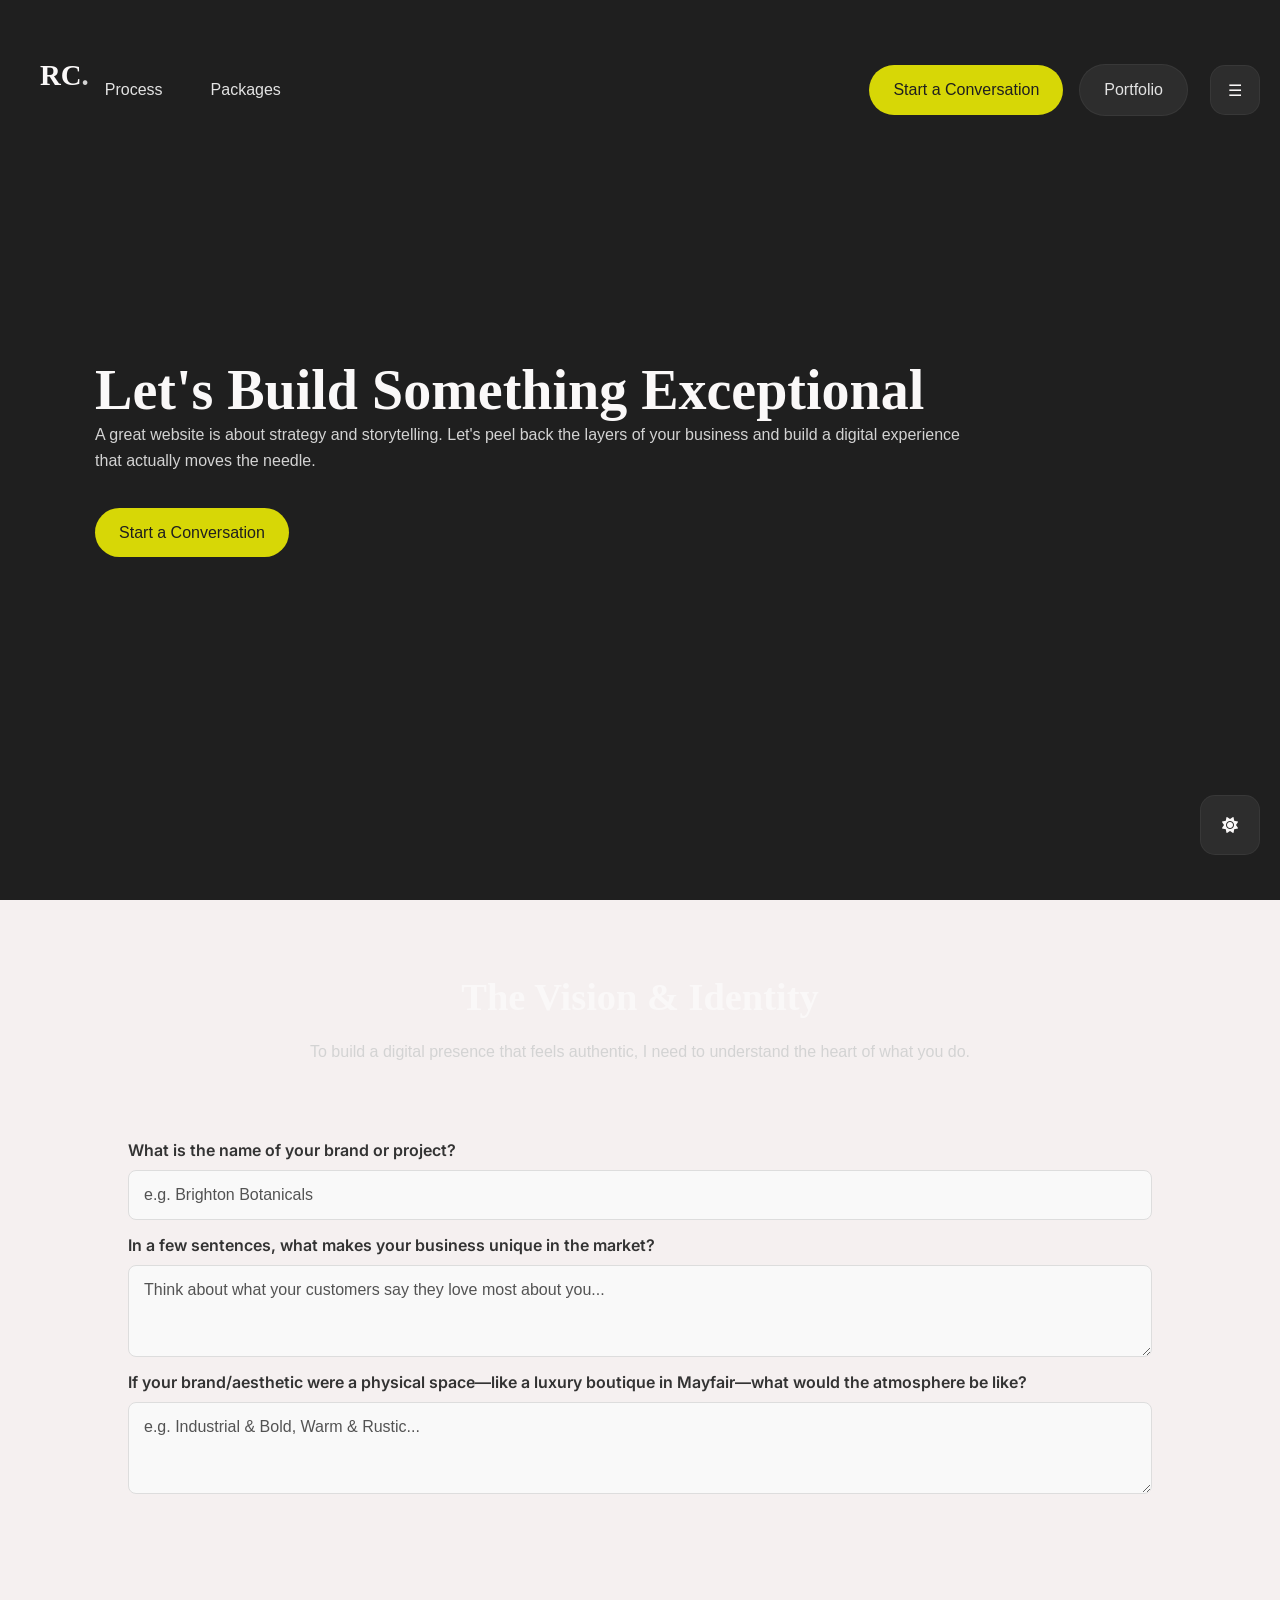
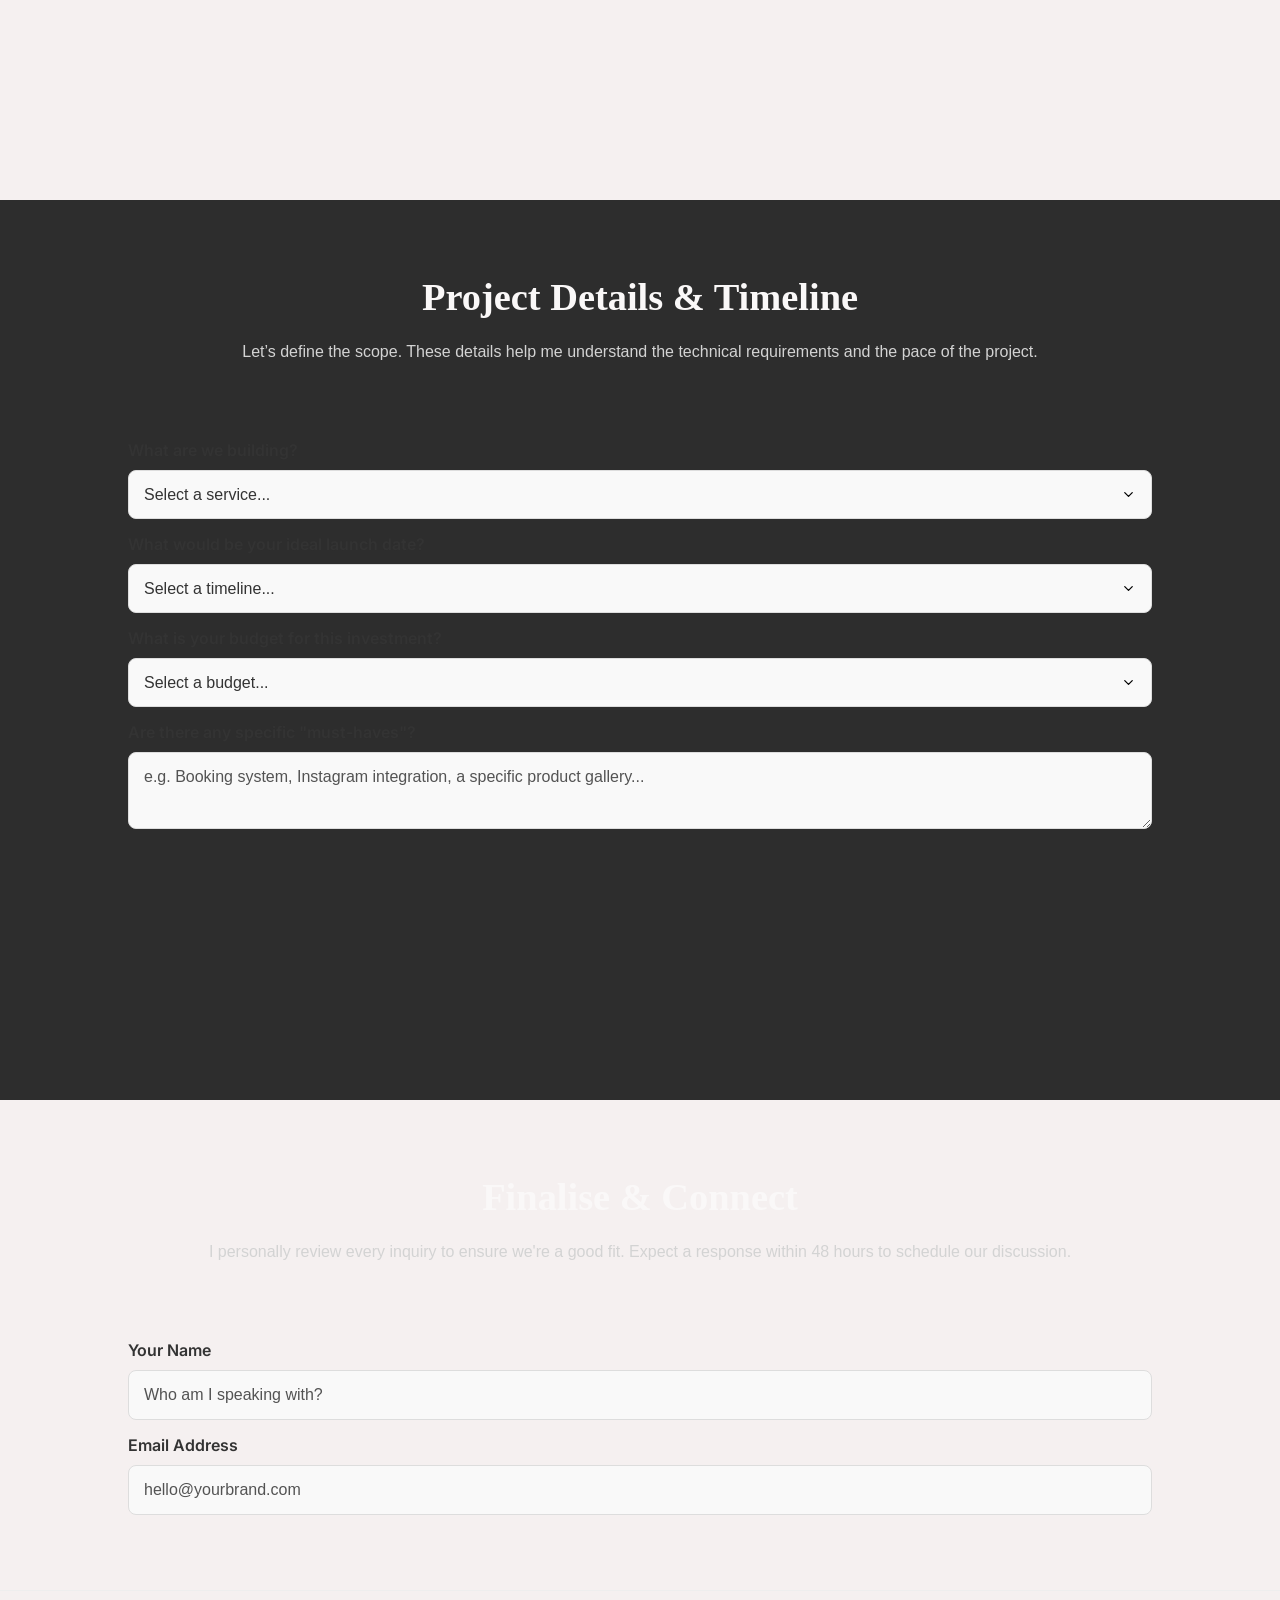
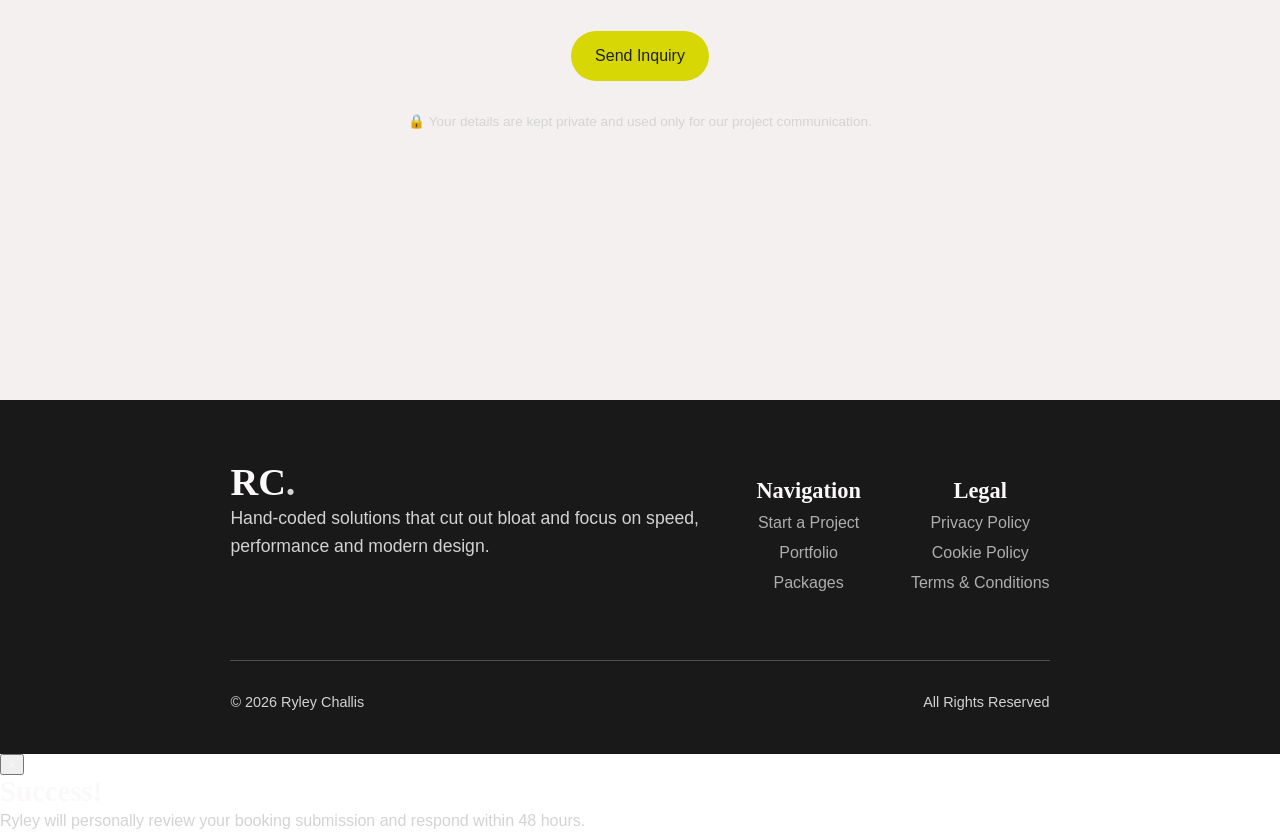
==== booking.html @ b751220e "Add aria-labels to toggle and sidebar buttons" ====
<!DOCTYPE html>
<html lang="en">
<head>
    <meta charset="UTF-8">
    <meta name="viewport" content="width=device-width, initial-scale=1.0">
    <title>Start Your Project | Hand-Coded Web Design - Devotion Web Development</title>
    
    <meta name="description" content="Ready to elevate your online presence? Book a discovery call to discuss bespoke, high-performance web development tailored to your business goals.">
    <link rel="preconnect" href="https://fonts.googleapis.com">
    <link rel="preconnect" href="https://fonts.gstatic.com" crossorigin>
    <link href="https://fonts.googleapis.com/css2?family=Fraunces:ital,opsz,wght@0,9..144,100..900;1,9..144,100..900&family=Inter:ital,opsz,wght@0,14..32,100..900;1,14..32,100..900&display=swap" rel="stylesheet">
    <link rel="stylesheet" href="https://cdnjs.cloudflare.com/ajax/libs/font-awesome/6.5.1/css/all.min.css">

    <meta property="og:type" content="website">
    <meta property="og:url" content="https://ryleychallis.github.io/portfolio/">
    <meta property="og:title" content="Start Your Project | Hand-Coded Web Design - Devotion Web Development">
    <meta property="og:description" content="Ready to elevate your online presence? Book a discovery call to discuss bespoke, high-performance web development tailored to your business goals.">
    <meta property="og:image" content="https://ryleychallis.github.io/portfolio/css/assets/opengraph.webp">

    <meta property="twitter:card" content="summary_large_image">
    <meta property="twitter:url" content="https://ryleychallis.github.io/portfolio/">
    <meta property="twitter:title" content="Start Your Project | Hand-Coded Web Design - Devotion Web Development">
    <meta property="twitter:description" content="Ready to elevate your online presence? Book a discovery call to discuss bespoke, high-performance web development tailored to your business goals.">
    <meta property="twitter:image" content="https://ryleychallis.github.io/css/Portfolio/assets/opengraph.webp">

    <link rel="icon" type="image/x-icon" href="css/assets/favicon.svg">
    <link 
        rel="preload" 
        href="https://cdnjs.cloudflare.com/ajax/libs/font-awesome/6.5.1/webfonts/fa-solid-900.woff2" 
        as="font" 
        type="font/woff2" 
        crossorigin
    >

    <link 
    rel="stylesheet" 
    href="https://cdnjs.cloudflare.com/ajax/libs/font-awesome/6.5.1/css/all.min.css"
    >

    <script type="text/javascript">
        (function(c,l,a,r,i,t,y){
            c[a]=c[a]||function(){(c[a].q=c[a].q||[]).push(arguments)};
            t=l.createElement(r);t.async=1;t.src="https://www.clarity.ms/tag/"+i;
            y=l.getElementsByTagName(r)[0];y.parentNode.insertBefore(t,y);
        })(window, document, "clarity", "script", "y6cai0gj5p");
    </script>

    <script type="application/ld+json">
        {
            "@context": "https://schema.org",
            "@type": "ProfessionalService",
            "name": "Ryley Challis",
            "image": "https://ryleychallis.github.io/portfolio/css/assets/about-image.webp",
            "@id": "https://ryleychallis.co.uk/#organization",
            "url": "https://ryleychallis.co.uk",
            "priceRange": "$$",
            "description": "Custom web developer specialising in bespoke, high-performance web development services.",
            "knowsAbout": [
                "Web Development",
                "Custom Web Design",
                "JavaScript",
                "Frontend Development"
            ],
            "areaServed": {
                "@type": "AdministrativeArea",
                "name": "Brighton"
            },
            "sameAs": [
                "https://github.com/ryleychallis"
            ]
        }
    </script>

    <style> /* hero section css */
        h1 {
            font-size: var(--fs-h1);
            font-family: var(--ff-header);
            font-weight: bold;
            color: var(--header-main);
            max-width: clamp(0%, 70vw, 80%);
            margin: 0;
        }
        #hero {
            display: flex;
            flex-direction: column;
            justify-content: center;
            align-items: center;
            padding: 0 40px;
        }

        #hero p {
            max-width: 80%;
            text-align: left;
            margin-bottom: 50px;
        }

        .mobile-only {
            display: none;
        }
    </style>
    <style>
        .btn-primary {
            background-color: var(--main-yellow);
            color: var(--header-main);
            padding: 16px 24px !important;

            border: 1.8px solid #8c7d0c;
            border-radius: 50px;
            text-decoration: none;

            font-size: var(--fs-p);
            font-family: var(--ff-body);

            transition: all 0.3s ease;
            cursor: pointer;
            white-space: nowrap !important;
            text-align: center;
            user-select: none;
        }

        nav .btn-primary:hover {
            box-shadow: 0 5px 0 0 #775702;
        }

        .btn-primary:hover {
            filter: brightness(90%);
        }

        .package-actions .btn-primary {
            width: 100%;
        }

        .package-card .btn-primary {
            display: inline-block;
            margin-top: auto;
            transition: all 0.3s ease;
            cursor: pointer;
        }

        .package-card .btn-primary:hover {
            filter: brightness(90%);
        }

        #packages .learn-more-btn {
            width: fit-content;
            margin: 0 auto;
        }

        #about .btn-primary {
            margin: 75px 0;
        }

        .nav-links-second .btn-secondary {
            position: relative;
            overflow: hidden;
            align-items: flex-start;
        
            background-color: var(--main-white);
            color: var(--text-main);
            
            padding: 16px 24px !important;
            border: 1.8px solid var(--text-main);
            border-radius: 50px;
            font-size: var(--fs-p);
            
            text-decoration: none;
            transition: all 0.3s ease;
            margin: 0 !important;
        }

        .nav-links-second .btn-secondary:hover {
            box-shadow: 0 5px 0 0 #555;
            filter: brightness(95%) !important;
        }

        .btn-secondary {
            background: transparent;
            color: var(--text-main);
            font-size: var(--fs-p);
            font-family: var(--ff-body);

            text-decoration: none;
            transition: all 0.3s ease;
            white-space: nowrap;
        }

        .btn-secondary i {
            margin-left: 10px;
        }
    </style>
    <link rel="stylesheet" href="css/portfolio.css">
    <link rel="stylesheet" href="css/nav.css">
    <link rel="stylesheet" href="css/query.css" media="screen and (max-width: 1323px)">
</head>
<body>
    <button class="togglebtn" id="toggle-btn" aria-label="Toggle dark mode" onclick="toggleTheme()">
        <i class="fa-solid fa-moon"></i>
    </button>
    <div id="sidebarOverlay" onclick="toggleNav(false)"></div>
    <header>
        <div id="mySidebar" class="sidebar">
        <button class="closebtn" onclick="toggleNav(false)" aria-label="Close Navigation">&times;</button>
        
        <div class="sidebar-links">
            <h3>Navigation</h3>
                <a href="/">Home</a>
                <a href="#packages">Packages</a>
                <a href="/portfolio">Portfolio</a>
                <a href="#about">About</a>
            </div>    
            <div class="sidebar-footer">
                <div class="footer-logo">
                    <h3>RC<span>.</span></h3>
                </div>
                <a class="btn-primary" href="/booking">Start Project</a>
            </div>
        </div>

        <nav class="navbar">
            <button class="openbtn" onclick="toggleNav(true)" aria-label="Open side navigation bar">&#9776;</button>
            <a class="logo" href="/">
                <h3>RC<span>.</span></h3>
            </a>
            <div class="nav-links">
                <ul class="nav-links-first">
                    <li><a href="/#process">Process</a></li>
                    <li><a href="/#packages">Packages</a></li>
                </ul>
                <ul class="nav-links-second">
                    <li><a href="mailto:ryley.challis@outlook.com?subject=General Inquiry - Let's Work Together" class="btn-primary" target="_blank">Start a Conversation</a></li>
                    <li><a class="btn-secondary desktop-only" href="/portfolio">Portfolio</a></li>
                </ul>
            </div>
        </nav>
    </header>

    <main class="booking-page">
        <section id="hero">
            <div class="hero-content">
                <h1>Let's Build Something Exceptional</h1>
                <p>A great website is about strategy and storytelling. Let's peel back the layers of your business and build a digital experience that actually moves the needle.</p>
                <a href="/booking" class="btn-primary">Start a Conversation</a>
            </div>
        </section>

        <form id="booking-form">
        <section id="vision">
            <h2>The Vision & Identity</h2>
            <div class="container">
                <p class="lead">To build a digital presence that feels authentic, I need to understand the heart of what you do.</p>
                <div class="field-group">
                    <label for="biz-name">What is the name of your brand or project?</label>
                    <input type="text" id="biz-name" name="name" placeholder="e.g. Brighton Botanicals" required>
                </div>

                <div class="field-group">
                    <label for="pitch">In a few sentences, what makes your business unique in the market?</label>
                    <textarea id="pitch" name="vision_pitch" placeholder="Think about what your customers say they love most about you..." rows="4" required></textarea>
                </div>

                <div class="field-group">
                    <label for="vibe">If your brand/aesthetic were a physical space&mdash;like a luxury boutique in Mayfair&mdash;what would the atmosphere be like?</label>
                    <textarea id="vibe" name="vision_vibe" placeholder="e.g. Industrial & Bold, Warm & Rustic..." rows="4" required></textarea>
                </div>
            </div>
        </section>

        <section id="booking">
            <h2>Project Details & Timeline</h2>
            <p class="lead">Let’s define the scope. These details help me understand the technical requirements and the pace of the project.</p>
            <div class="container">
                <div class="field-group">
                <label for="service">What are we building?</label>
                <select id="service" name="service_type" required>
                    <option value="" disabled selected>Select a service...</option>
                    <option value="bespoke-portfolio">Bespoke Portfolio / Showcase</option>
                    <option value="ecommerce">E-Commerce / Digital Shop</option>
                    <option value="brand-refresh">Complete Brand Refresh</option>
                    <option value="other">Something else entirely</option>
                </select>
                </div>
                <div class="field-group">
                <label for="timeline">What would be your ideal launch date?</label>
                <select id="timeline" name="timeline" required>
                    <option value="" disabled selected>Select a timeline...</option>
                    <option value="asap">As soon as possible (Next 4 weeks)</option>
                    <option value="1-3-months">1-3 Months</option>
                    <option value="planning">Just planning ahead</option>
                </select>
                </div>

                <div class="field-group">
                <label for="budget">What is your budget for this investment?</label>
                <select id="budget" name="client_budget" required>
                    <option value="" disabled selected>Select a budget...</option>
                    <option value="1250-2450">£1,250-£2,450</option>
                    <option value="2450-4500">£2,450-£4,500</option>
                    <option value="4500+">£4,500+</option>
                </select>
                </div>

                <div class="field-group">
                    <label for="must-haves">Are there any specific "must-haves"?</label>
                    <textarea id="must-haves" name="technical_needs" placeholder="e.g. Booking system, Instagram integration, a specific product gallery..." rows="3" required></textarea>
                </div>
            </div>
        </section>

        <section id="booking-final">
            <h2>Finalise & Connect</h2>
            <p class="lead">I personally review every inquiry to ensure we're a good fit. Expect a response within 48 hours to schedule our discussion.</p>
            
            <div class="container">
                <div class="field-group">
                    <label for="client-name">Your Name</label>
                    <input type="text" id="client-name" name="client_name" placeholder="Who am I speaking with?" required>
                </div>

                <div class="field-group">
                    <label for="client-email">Email Address</label>
                    <input type="email" id="client-email" name="client_email" placeholder="hello@yourbrand.com" required>
                </div>
            </div>

            <div class="hp-container" style="display:none;">
                <label for="honeypot">Leave this field blank</label>
                <input type="text" name="honeypot" id="honeypot" tabindex="-1" autocomplete="off">
            </div>

            <div class="form-footer">
                <button type="submit" class="btn-primary submit-btn" style="display: flex; margin: 0 auto; justify-content: center;">
                    Send Inquiry
                </button>
                <p class="secure-note">🔒 Your details are kept private and used only for our project communication.</p>
            </div>
        </section>
        </form>
    </main>

    <footer class="footer">
        <div class="container">
            <div class="row-container">
                <div class="intro">
                    <h2>RC<span>.</span></h2>
                    <p>Hand-coded solutions that cut out bloat and focus on speed, performance and modern design.</p>
                </div>
                <div class="footer-links">
                    <div class="footer-col">
                        <h3>Navigation</h3>
                        <ul>
                            <li><a href="/booking">Start a Project</a></li>
                            <li><a href="/portfolio">Portfolio</a></li>
                            <li><a href="#packages">Packages</a></li>
                        </ul>
                    </div>
                    <div class="footer-col">
                        <h3>Legal</h3>
                        <ul>
                            <li><a href="/legal#privacy">Privacy Policy</a></li>
                            <li><a href="/legal#cookies">Cookie Policy</a></li>
                            <li><a href="/legal#terms">Terms & Conditions</a></li>
                        </ul>
                    </div>
                </div>
            </div>
            <div class="footer-bottom">
                <p>&copy; 2026 Ryley Challis</p>
                <p>All Rights Reserved</p>
            </div>
        </div>
    </footer>
    <div id="project-popup" class="popup-overlay">
        <div class="popup-content">
            <button onclick="closePopup()">&times;</button>
            <h3>Success!</h3>
            <p>Ryley will personally review your booking submission and respond within 48 hours.</p>
        </div>
    </div>
    <script>
        document.querySelectorAll('a[href^="#"]').forEach(anchor => {
            anchor.addEventListener('click', function (e) {
                e.preventDefault();

                const targetId = this.getAttribute('href');
                const targetElement = document.querySelector(targetId);

                if (targetElement) {
                    targetElement.scrollIntoView({
                        behavior: 'smooth'
                    });
                }
            });
        });
    </script>
    <script src="css/script.js" defer></script>
</body>
</html>
---- css/portfolio.css ----
html,
body {
    margin: 0;
    padding: 0;
    overflow-x: hidden;
}

body.active {
    ::selection {
        background-color: var(--dark-ow);
        color: var(--dark-header);
    }
    .nav-links a:not(.btn-primary, .cta-two) {
        color: #e3e3e3;
    }
    .btn-secondary {
        background-color: var(--dark-text) !important;
        color: var(--main-white);
    }
    .btn-secondary:hover {
        filter: none;
    }
    .nav-links a:hover:not(.btn-primary) {
        background-color: var(--dark-text);
    }
    .openbtn, .togglebtn, .btn-secondary {
        border: 1.8px solid rgba(255, 255, 255, 0.05);
    }
    .nav-links a:hover:not(.btn-primary) {
        background-color: var(--dark-text);
    }
    #mySidebar {
        background-color: #1f1f1f;
    }
    .sidebar-links a {
        color: var(--main-white);
    }
    .sidebar-links a:hover, button.openbtn {
        background-color: var(--dark-text) !important;
    }
    .togglebtn {
        background-color: var(--dark-text);
    }
    section:nth-child(odd) {
        background-color: var(--dark-header);
    }
    section:nth-child(even) {
        background-color: var(--dark-text) !important;
    }
    h1, h2, h3, button {
        color: var(--main-white);
    }
    p, li, span {
        color: var(--dark-ow) !important;
    }
    li b {
        color: var(--main-white);
    }
    .btn-primary {
        background-color: var(--dark-yellow);
        color: var(--dark-header);
        border: none;
    }
    .btn-primary:hover {
        filter: brightness(80%);
    }
    .btn-tertiary {
        color: var(--dark-ow);
    }
}

* {
    box-sizing: border-box;
}

@font-face {
    font-family: 'Fraunces';
    font-style: normal;
    font-display: swap;
    src: url("assets/fraunces-700.woff2") format('woff2');
}

@font-face {
    font-family: 'Fraunces-Two';
    font-style: normal;
    font-display: swap;
    src: url("assets/fraunces-regular.woff2") format('woff2');
}

@font-face {
    font-family: 'Inter';
    font-style: normal;
    font-display: swap;
    src: url("assets/inter-regular.woff2") format('woff2');
}

::selection {
    background-color: var(--dark-header);
    color: var(--dark-ow);
}

section {
    min-height: 100vh;
    width: 100%;

    background-color: var(--main-white);
    margin: 0;
    padding: 0;
}

:root {
    --main-yellow: #f6f604;
    --dark-yellow: #d7d706;
    
    --main-white: #faf8f8;
    --off-white: #f5f0f0;
    --dark-ow: #d3d3d3;

    --header-main: #333;
    --dark-header: #1f1f1f;
    --text-main: #535353;
    --dark-text: #2d2d2d;

    --fs-h1: clamp(2.4rem, 6vw, 3.5rem);
    --fs-h2: clamp(2rem, 4vw, 2.4rem);
    --fs-h3: clamp(1.6rem, 4vw, 1.8rem);
    --fs-h4: clamp(1.2rem, 3vw, 1.3rem);
    --fs-p: clamp(0.8rem, 2vw, 1rem);

    --ff-header: 'Fraunces', serif;
    --ff-header-two: 'Fraunces-Two', serif;
    --ff-body: 'Inter', sans-serif;
}

section:nth-child(odd) {
    background-color: var(--main-white);
}

section:nth-child(even) {
    background-color: var(--off-white);
}

.booking-page section:not(#hero):nth-child(even) {
    background-color: var(--main-white);
}

.booking-page section:not(#hero):nth-child(odd) {
    background-color: var(--off-white);
}

::placeholder {
    font-size: clamp(0.9rem, 2vw, 1rem);
    color: var(--text-main);
}

h2 {
    font-size: var(--fs-h2);
    font-family: var(--ff-header);
    font-weight: 700;
    color: var(--header-main);
    text-align: center;
    padding: 75px 0;
    margin: 0 auto !important;
}

.booking-page h2 {
    padding-bottom: 20px;
}

h3 {
    font-size: var(--fs-h3);
    font-family: var(--ff-header);
    color: var(--header-main);
    margin: 0;
}

p {
    font-size: var(--fs-p);
    font-family: var(--ff-body);
    color: var(--text-main);
    margin: 0;
    line-height: 1.6;
}

li {
    font-size: var(--ff-body);
    font-family: var(--ff-body);
    color: var(--text-main);
    margin: 0;
    padding: 0;
}

.container {
    display: flex;
    flex-direction: column;
    max-width: 80%;
    justify-content: center;
    align-items: center;
    margin: 0 auto;
    gap: 0;
}

.row-container {
    display: flex;
    max-width: 80%;
    justify-content: space-between;
    align-items: center;
    margin: 0 auto;
    gap: 0;
}

#project a {
    margin: 75px auto;
}

.project-info {
    text-align: center;
}

.project-image {
    display: flex;
    justify-content: center;
    margin: 0 auto;
}

.project-image img {
    max-width: 850px;
    height: auto;
    border-radius: 7px;
    box-shadow: 0 10px 30px rgba(0, 0, 0, 0.1);
}

#final {
    min-height: 60vh;
    display: flex;
    flex-direction: column;
    justify-content: center;
}

#final h2 {
    padding: 20px 0;
}

#final p {
    text-align: center;
    max-width: 80%;
    margin: 0 auto 20px auto;
}

#final .btn-primary {
    max-width: fit-content;
    margin: 0 auto;
}

.lead {
    text-align: center;
    margin: 0 auto;
    padding-bottom: 75px;
    max-width: 70%;
}

#vision {
    padding-bottom: 75px;
}

#booking {
    padding-bottom: 75px;
}

.field-group {
    margin-bottom: 15px;
    width: 100%;
    display: flex;
    flex-direction: column;
    justify-content: flex-start;
    align-items: flex-start;
    text-align: left;
}

label {
    display: block;
    font-family: var(--ff-body);
    font-weight: 600;
    margin-bottom: 10px;
    color: #333;
}

textarea {
    width: 100%;
    padding: 15px;
    border: 1px solid #ddd;
    border-radius: 8px;
    background-color: #f9f9f9;
    font-family: var(--ff-body);
    resize: vertical;
    display: block;
}

select {
    width: 100%;
    margin: 0;
    padding: 15px;
    border: 1px solid #ddd;
    border-radius: 8px;
    background-color: #f9f9f9;
    font-family: var(--ff-body);
    font-size: 1rem;
    color: #333;

    appearance: none;
    background-image: url('data:image/svg+xml;charset=US-ASCII,<svg xmlns="http://www.w3.org/2000/svg" width="15" height="15" viewBox="0 0 24 24" fill="none" stroke="black" stroke-width="2" stroke-linecap="round" stroke-linejoin="round"><path d="M6 9l6 6 6-6"/></svg>');
    background-repeat: no-repeat;
    background-position: right 15px center;
    cursor: pointer;
    transition: all 0.3s ease;
}

select:focus {
    border-color: var(--main-yellow);
    background-color: #fff;
    outline: none;
    box-shadow: 0 4px 12px rgba(0, 0, 0, 0.05);
}

.checkbox-group {
    display: flex;
    align-items: center;
    margin-bottom: 15px;
    font-family: var(--ff-body);
    font-size: 0.95rem;
}

.checkbox-group input[type="checkbox"] {
    margin-right: 12px;
    accent-color: var(--main-yellow);
    transform: scale(1.2);
}

#booking-final {
    margin: 0;
    padding: 0;
}

.form-footer {
    margin-top: 60px;
    padding-top: 40px;
    border-top: 1px solid #eee;
    text-align: left;
}

.secure-note {
    font-family: var(--ff-body);
    font-size: 0.85rem;
    color: #888;
    text-align: center;
    margin: 30px auto 0 auto;
    padding-bottom: 75px;
}

input[type="text"],
input[type="email"] {
    width: 100%;
    padding: 15px;
    border: 1px solid #ddd;
    border-radius: 8px;
    background-color: #f9f9f9;
    font-family: var(--ff-body);
    font-size: 1rem;
}

input:focus {
    outline: none;
    border-color: #f1f10e;
    background-color: #fff;
}

footer {
  background-color: #1a1919;
  padding: 60px 0 10px 0;

  .intro {
    display: flex;
    flex-direction: column;
    max-width: 550px;
    padding-bottom: 50px;

    h2 {
      display: flex;
      margin-right: auto;
      width: 100%;
      padding: 0;
      color: var(--main-white);

      span {
        color: var(--main-yellow);
      }
    }

    p {
      font-size: clamp(0.9rem, 2vw, 1.1rem);
      font-family: var(--ff-body);
      color: var(--main-white);
      padding: 0;
    }
  }

  .row-container {
    .footer-links {
      display: flex;
      flex-direction: row;
      gap: 50px;
    }
  }

  .footer-col {
    display: flex;
    flex-direction: column;
    margin: 0;

    h3 {
      font-size: clamp(1.2rem, 2vw, 1.4rem) !important;
      font-family: var(--ff-header);
      color: var(--main-white);
      margin: 0 0 10px 0;
      padding: 0;
      text-align: center;
    }

    ul {
      display: flex !important;
      flex-direction: column;
      gap: 12px;
      margin: 0;
      padding: 0;
      list-style: none;

      li {
        text-align: center;

        a {
          font-family: var(--ff-body);
          color: #aeaeae;
          margin: 0;
          transition: all 0.3s ease;
          text-decoration: none;
          white-space: nowrap;

          &:hover {
            color: var(--main-white);
          }
        }
      }
    }
  }
  .footer-bottom {
    margin: 50px auto 0 auto;
    padding: 30px 0;
    width: 80%;
    display: flex !important;
    justify-content: space-between !important;
    align-items: center;
    border-top: 1px solid #4e4e4e;

    p {
      font-size: 0.9rem;
      font-family: var(--ff-body);
      color: #676767;
    }
  }
}
---- css/nav.css ----
@font-face {
    font-family: 'Fraunces';
    font-style: normal;
    font-weight: 700;
    font-display: swap;
    src: url("assets/fraunces-700.woff2") format('woff2');
}

@font-face {
    font-family: 'Fraunces-Two';
    font-style: normal;
    font-weight: normal;
    font-display: swap;
    src: url("assets/fraunces-regular.woff2") format('woff2');
}

@font-face {
    font-family: 'inter';
    font-style: normal;
    font-display: swap;
    src: url("assets/inter-regular.woff2") format('woff2');
}

.nav-spacer {
    display: none;
    padding: 80px 0;
    pointer-events: none;
}

nav {
    position: absolute;
    background-color: transparent;
    height: 20vh;

    padding: 20px 40px;
    margin: 0 auto;
    justify-content: center !important;

    display: flex;
    align-items: center !important;
    box-sizing: border-box;
    width: 100%;

    z-index: 9999;
}

nav .logo {
    text-decoration: none;
    height: 7vh;
}

.nav-links {
    display: flex;
    flex-direction: row;
    justify-content: space-between;
    align-items: center;
    width: 100%;
    margin: 0;
}

.nav-links li {
    list-style: none;
}

.nav-links a {
    text-decoration: none;
    color: var(--text-main);

    font-size: var(--fs-p);
    font-family: var(--ff-body);
    padding: 14px 16px;
    border-radius: 50px;

    position: relative;
    transition: all 0.4s ease;
    display: flex;
    align-items: center;
}

.nav-links a:not(.btn-primary):hover {
    background-color: #e7e7e7;
}

.nav-links-first {
    display: flex;
    gap: 1rem;
    margin: 0;
    padding: 0;
}

.nav-links-second {
    display: flex;
    gap: 1rem;
    margin-left: auto;
    margin-right: 3.25rem;
    align-items: center;
}

.openbtn {
    font-size: var(--fs-p);
    cursor: pointer;

    background-color: var(--main-white);
    color: var(--text-main);
    border: 1.8px solid var(--text-main);
    
    width: 50px;
    height: 50px;

    padding: 6px;
    margin: 0;
    
    position: fixed;
    right: 20px;
    z-index: 1000;
    border-radius: 15px;

    user-select: none;
    transition: all 0.3s ease;
    display: inline-flex;
    align-items: center;
    justify-content: center;
}

.openbtn:hover {
    box-shadow: 0 5px 0 0 var(--text-main);
    filter: brightness(90%);
}

#mySidebar {
    display: flex;
    flex-direction: column;
    justify-content: space-between;

    height: 100% !important;
    width: 350px;
    position: fixed;
    transform: translateX(100%);

    z-index: 10000;
    top: 0;
    right: 0;

    background-color: var(--main-white);
    border-left: 1px solid var(--text-main);

    overflow: hidden;
    transition: transform 0.6s ease;
    padding: 60px 0 30px 0;
}

#mySidebar .closebtn {
    width: 30px;
    height: 30px;
    border-radius: 50px;
    background-color: transparent;
    border: 1.8px solid var(--header-main);

    user-select: none;
    margin-left: auto;
    margin-right: 10px;
    cursor: pointer;
    transition: background-color 0.3s ease, transform 0.3s ease;
}

.closebtn:hover {
    background-color: #efefef;
    transform: scale(1.15) rotate(12deg);
}

.sidebar-links {
    display: flex;
    flex-direction: column;
    gap: 0;
}

.sidebar-links h3 {
    font-size: clamp(0.8rem, 1vw, 0.9rem);
    font-family: var(--ff-body);
    color: var(--dark-text-main);
    padding-left: 20px;
    margin: 0;
}

.sidebar-links a {
    font-size: var(--fs-h4);
    font-family: var(--ff-header-two);
    color: var(--text-main);

    text-decoration: none;
    transition: background-color 0.3s ease;
    padding: 10px 0 10px 20px;
}

.sidebar-links a:hover {
    background-color: #efefef;
}

.sidebar-footer {
    display: flex;
    flex-direction: column;
    align-items: center;
}

#sidebarOverlay {
    position: fixed;
    opacity: 0;

    width: 100vw;
    height: 100vh;

    top: 0;
    left: 0;
    right: 0;
    bottom: 0;

    background-color: rgba(0, 0, 0, 0.6);
    pointer-events: none;

    z-index: 10000;
}

#mySidebar .btn-primary {
    width: 90%;
    margin: 0 auto;
}

button.togglebtn {
    font-size: var(--fs-p);
    cursor: pointer;

    background-color: var(--main-white);
    border: 1.8px solid var(--text-main);

    width: 60px;
    height: 60px;
    padding: 8px 8px;
    margin: 0;
    position: fixed;

    right: 20px;
    bottom: 5%;
    z-index: 1000;
    border-radius: 15px;

    transition: all 0.3s ease;
    display: inline-flex;
    align-items: center;
    justify-content: center;
}
---- css/query.css ----
@media (max-width: 1180px) {
    .nav-spacer {
        display: block;
    }
    #herotop {
        align-items: flex-end;
        padding-bottom: 75px;
    }
    .project-page .row-container {
        flex-direction: column;
        align-items: center; /* keeps herotop content centered, must stay */
    }
    .project-page h1 {
        max-width: none;
        margin: 0 auto;
    }
    .project-page #project-description {
        text-align: center;
    }
    .project-page .btn-secondary {
        margin: 30px auto 0 auto;
    }
}

@media (max-width: 1078px) {
    .nav-links-first {
        display: none;
    }
    #about div.about-container {
        display: flex;
        flex-direction: column;
    }
    .about-image img {
        max-height: 480px;
        aspect-ratio: 16 / 9;
        object-fit: cover;
    }
    .project-image {
        display: flex;
        justify-content: center;
        margin: 0 auto;
    }
    .project-image img {
        max-width: 100% !important;
        width: auto;
        height: auto;
        display: block;
        margin: 0 auto;
    }
    footer  .row-container {
        flex-direction: column;
    }
}

@media (max-width: 992px) {
    #gallery p.lead {
        max-width: 100% !important;
    }
}

@media (max-width: 994px) {
    .summary-item {
        max-width: 200px;
    }
}

@media (max-width: 850px) {
    .dev-profile {
        flex-direction: column !important;
        gap: 50px !important;
    }
    .about-text {
        gap: 50px !important;
    }
}

@media (max-width: 816px) {
    nav .nav-links-second .cta-two {
        display: none;
    }
}

@media (max-width: 768px) {
    .nav-links-second {
        gap: 10px;
    }
    #about .row-container {
        flex-direction: column;
    }
    .gallery-container {
        display: flex;
        flex-direction: column;
    }
    .gallery-item:nth-child(odd):last-child {
        width: 100%;
    }
    .faq-section div.faq-card .faq-question {
        max-width: none;
    }
    .faq-question::after {
        margin-left: 50px;
    }
    .popup-content .btn-primary {
        padding: 16px 28px;
    }
    #summary {
        padding-bottom: 50px;
    }
    .summary-item:last-child {
        grid-column: 1 / -1;
        justify-self: center;
    }
}

@media (max-width: 710px) {
    .desktop-only {
        display: none !important;
    }
    #hero h1 span {
        display: none;
    }
    .mobile-only {
        display: block !important; /* Important flag must be kept, without it hero content is invisible */
    }
    nav .nav-links-second .btn-primary {
        display: none;
    }
    #gallery .mobile-only {
        margin-bottom: 75px;
    }
    .faq-answer {
        max-width: 95% !important;
    }
    #packages-page section .container p.desktop-only,
    #packages-page section .container p.mobile-only {
        text-align: center;
    }
    .footer-bottom {
        flex-direction: column;
    }
}

@media (max-width: 526px) {
    #hero {
        padding-bottom: 75px;
    }
    html body main #about .about-container .about-image img {
        max-height: 200px !important;
        aspect-ratio: 16 / 9;
        object-fit: cover;
    }
    .sidebar {
        max-width: 80% !important;
    }
    .summary-row {
        display: flex !important;
        flex-direction: column !important;
    }
    .summary-item i:hover {
        transform: none;
    }
    .summary-item i:active {
        transform: scale(1.15) rotate(-30deg);
    }
    footer .row-container .footer-links {
        flex-direction: column;
    }
}

@media (max-width: 451px) {
    .nav-links-second {
        display: none;
    }
}

@media (max-width: 370px) {
    #tech ul {
        display: flex;
        flex-direction: column;
    }
    #tech #tech-stack li::after {
        content: none;
    }
}

@media (hover: hover) {
    .about-image img:hover {
        transform: scale(1.05);
    }
    .about-image img:active {
        transform: scale(1.05);
    }
    .faq-card:hover {
        background-color: #efefef;
    }
    .faq-card:active {
        background-color: #efefef;
    }
}

@media (hover: none) or (pointer: coarse) {
    .btn-primary {
        &:active {
            transform: scale(1.05);
        }
    }
}
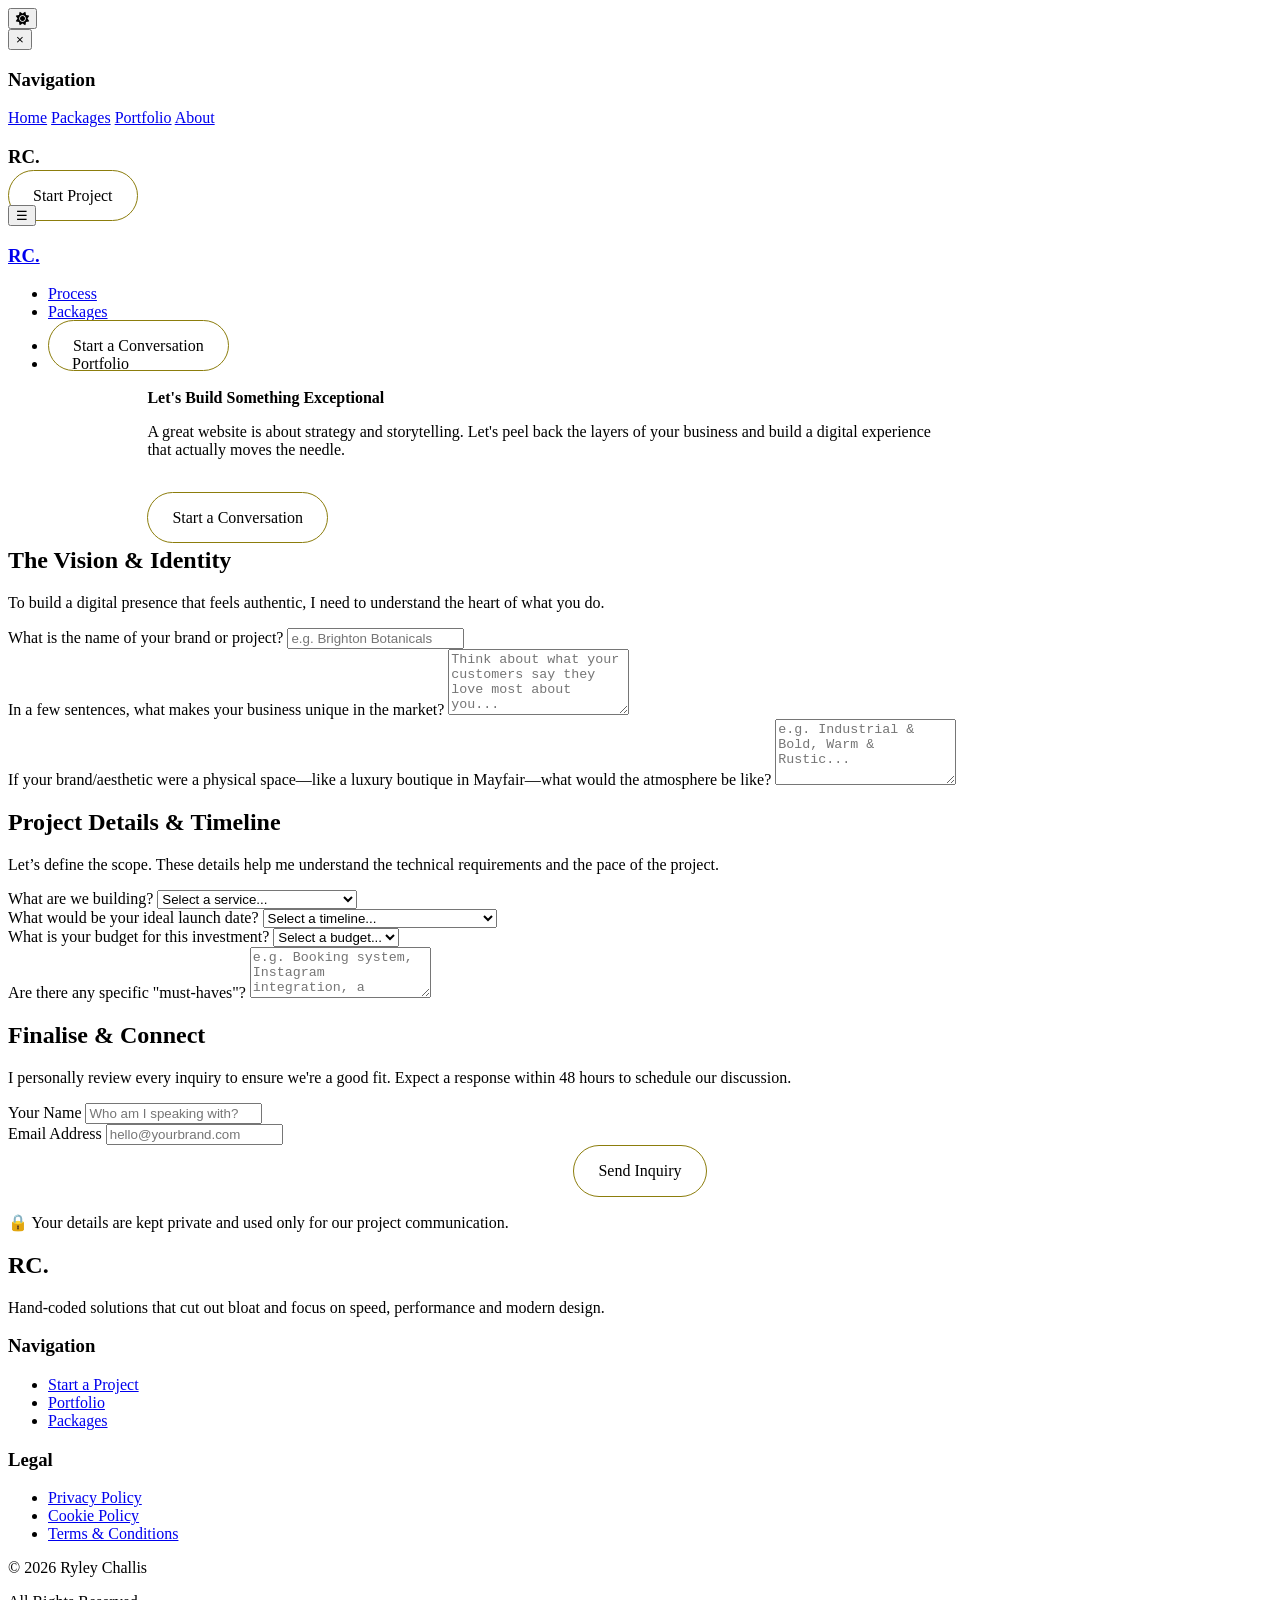
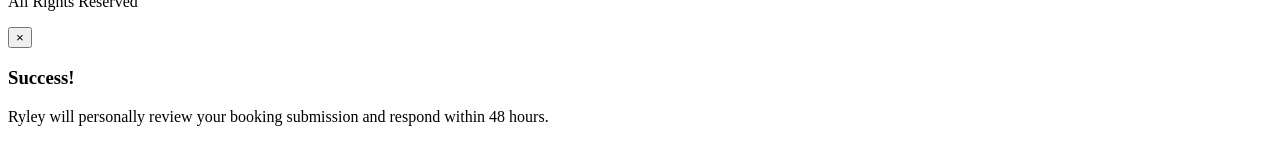
==== commit a93518db: "Remove media print and onload attributes to stylesheet links on all HTML pages, add preload" ====
--- a/booking.html
+++ b/booking.html
@@ -188,9 +188,9 @@
             margin-left: 10px;
         }
     </style>
-    <link rel="stylesheet" href="css/portfolio.css">
-    <link rel="stylesheet" href="css/nav.css">
-    <link rel="stylesheet" href="css/query.css" media="screen and (max-width: 1323px)">
+    <link rel="preload" href="css/portfolio.css" as="style">
+    <link rel="preload" href="css/nav.css" as="style">
+    <link rel="preload" href="css/query.css" as="style">
 </head>
 <body>
     <button class="togglebtn" id="toggle-btn" aria-label="Toggle dark mode" onclick="toggleTheme()">
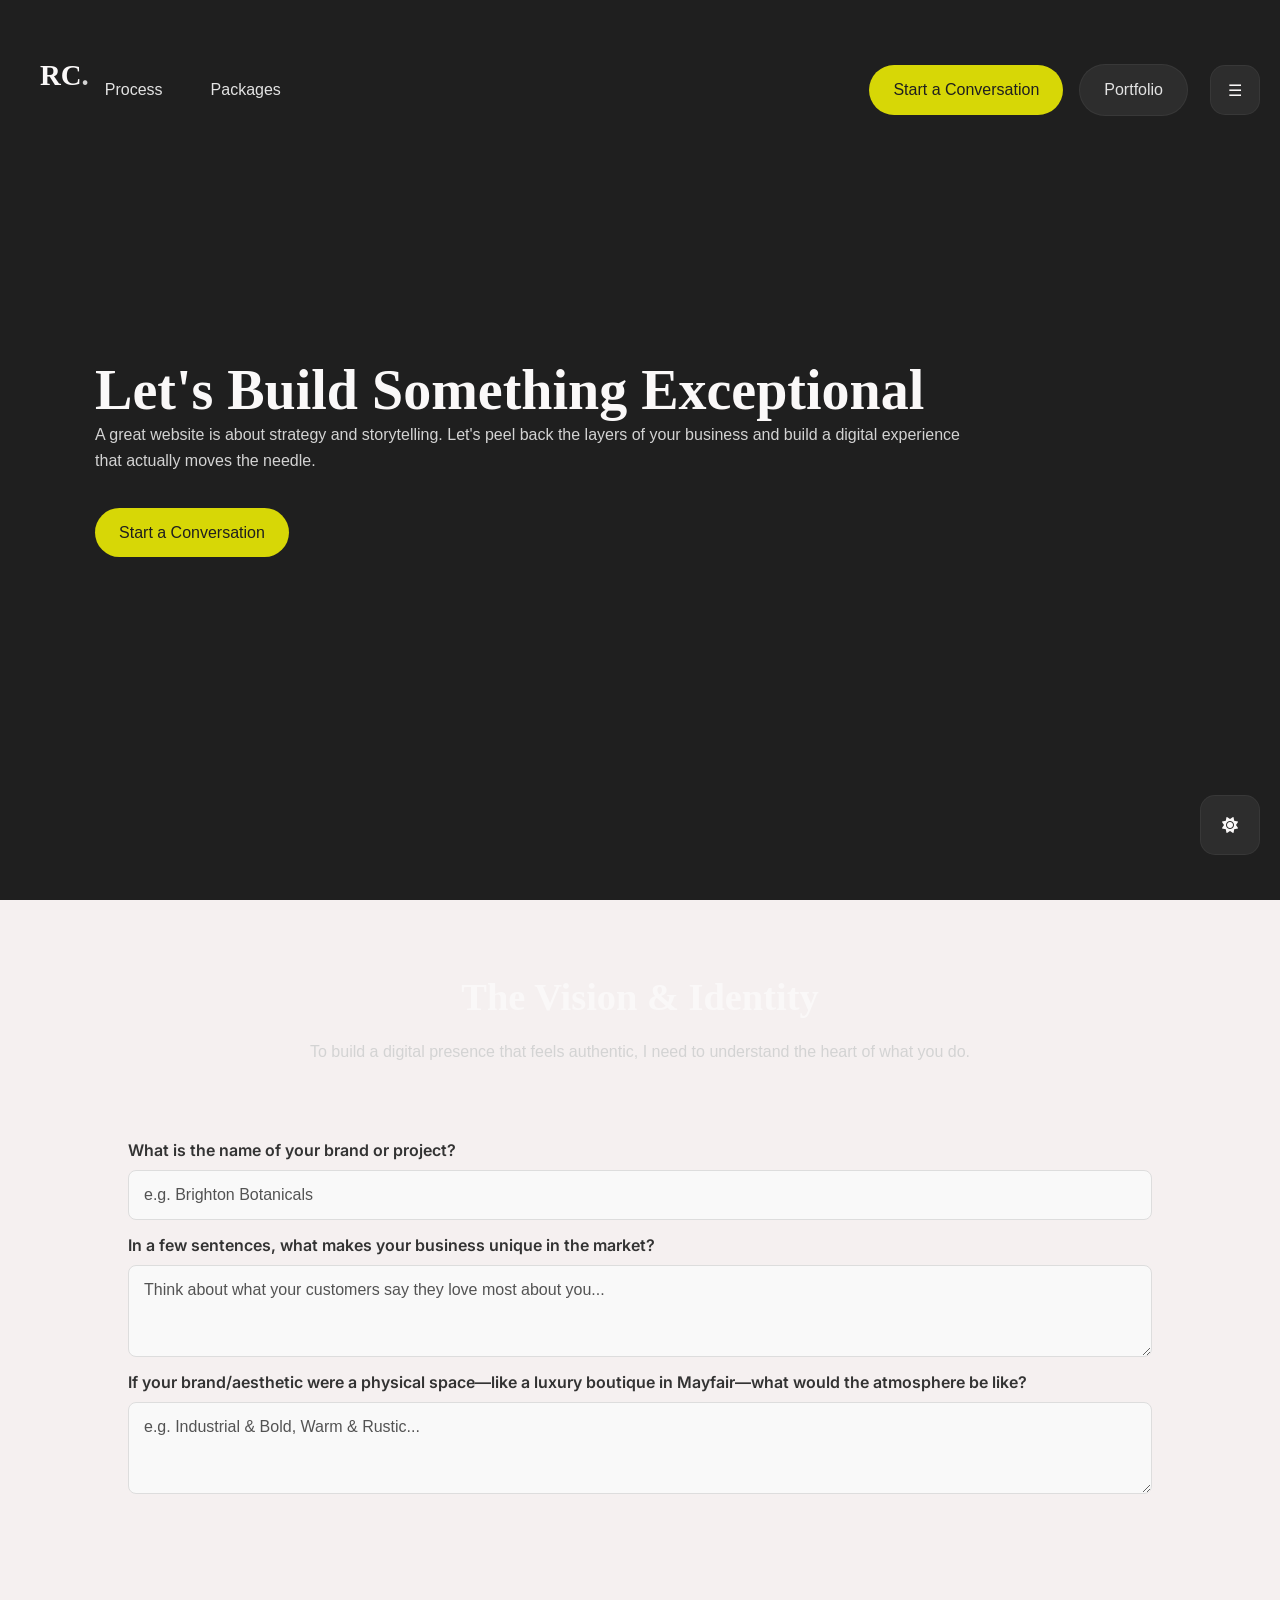
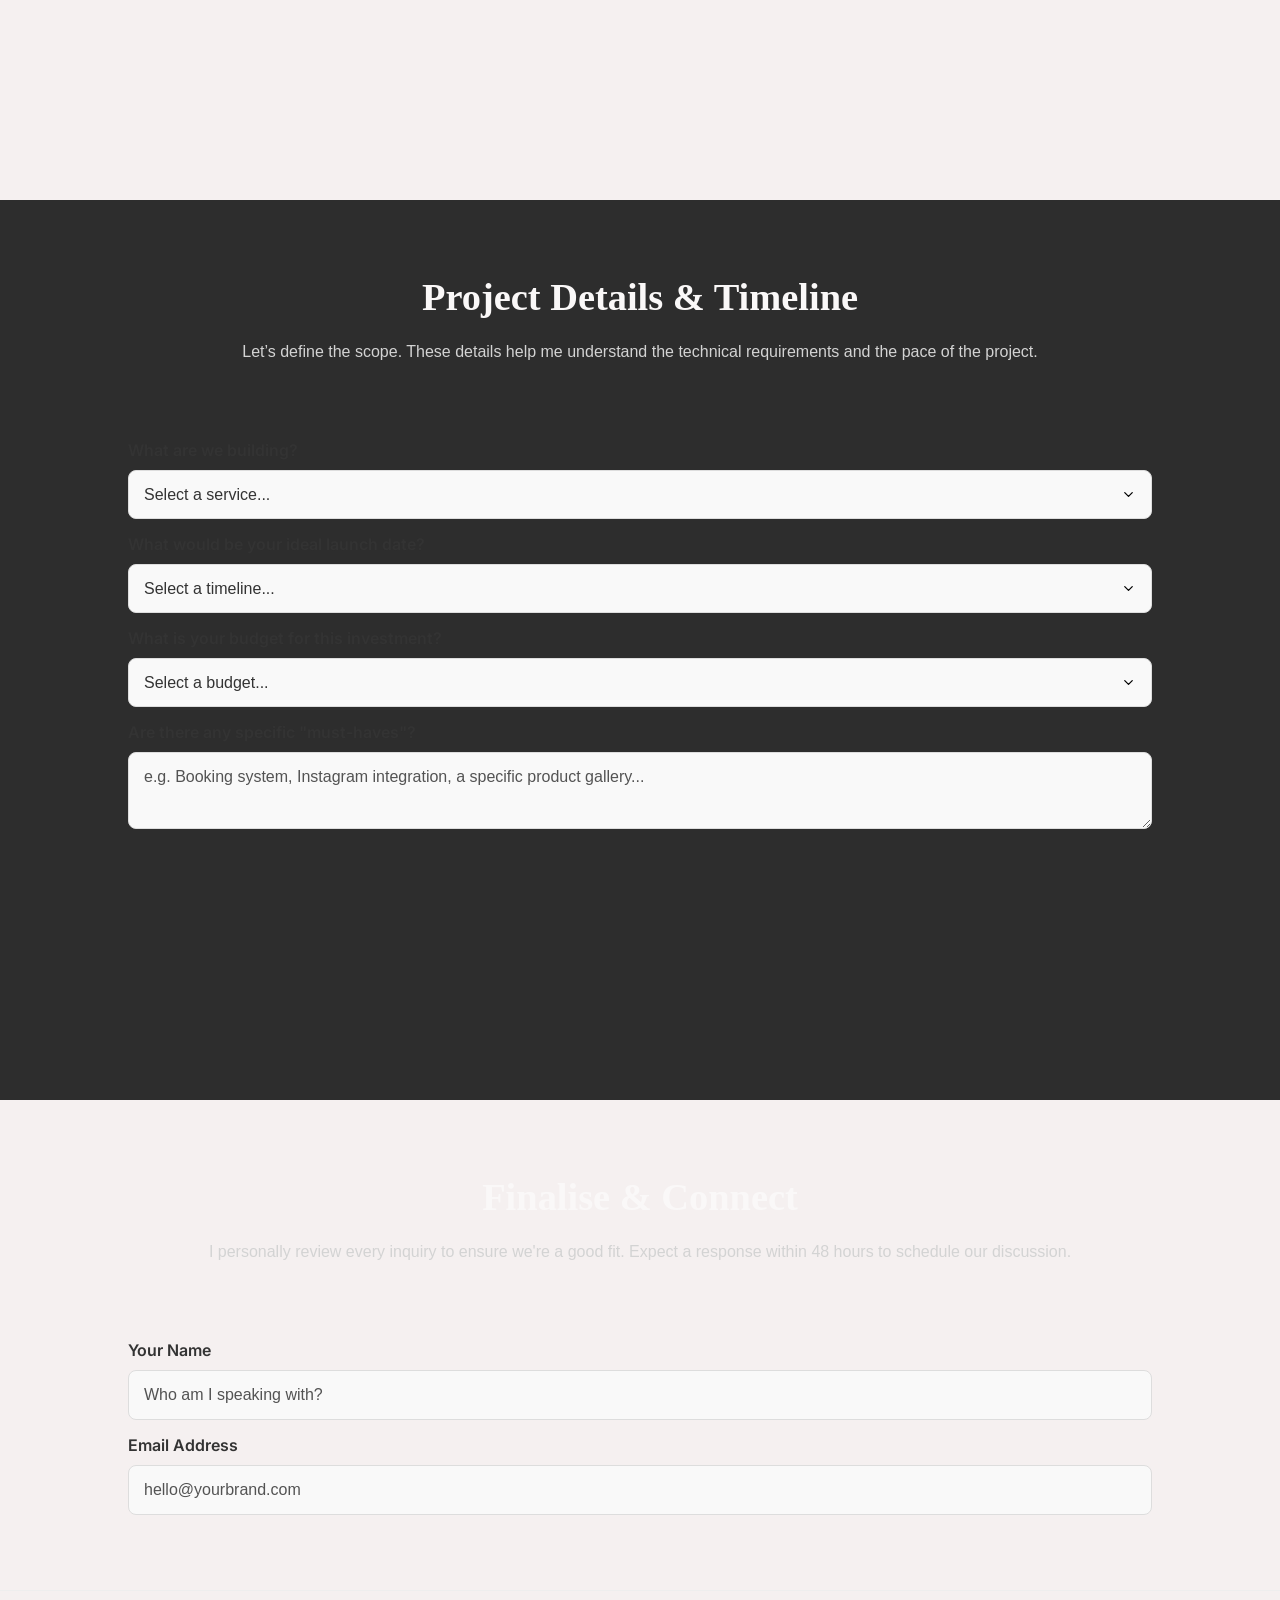
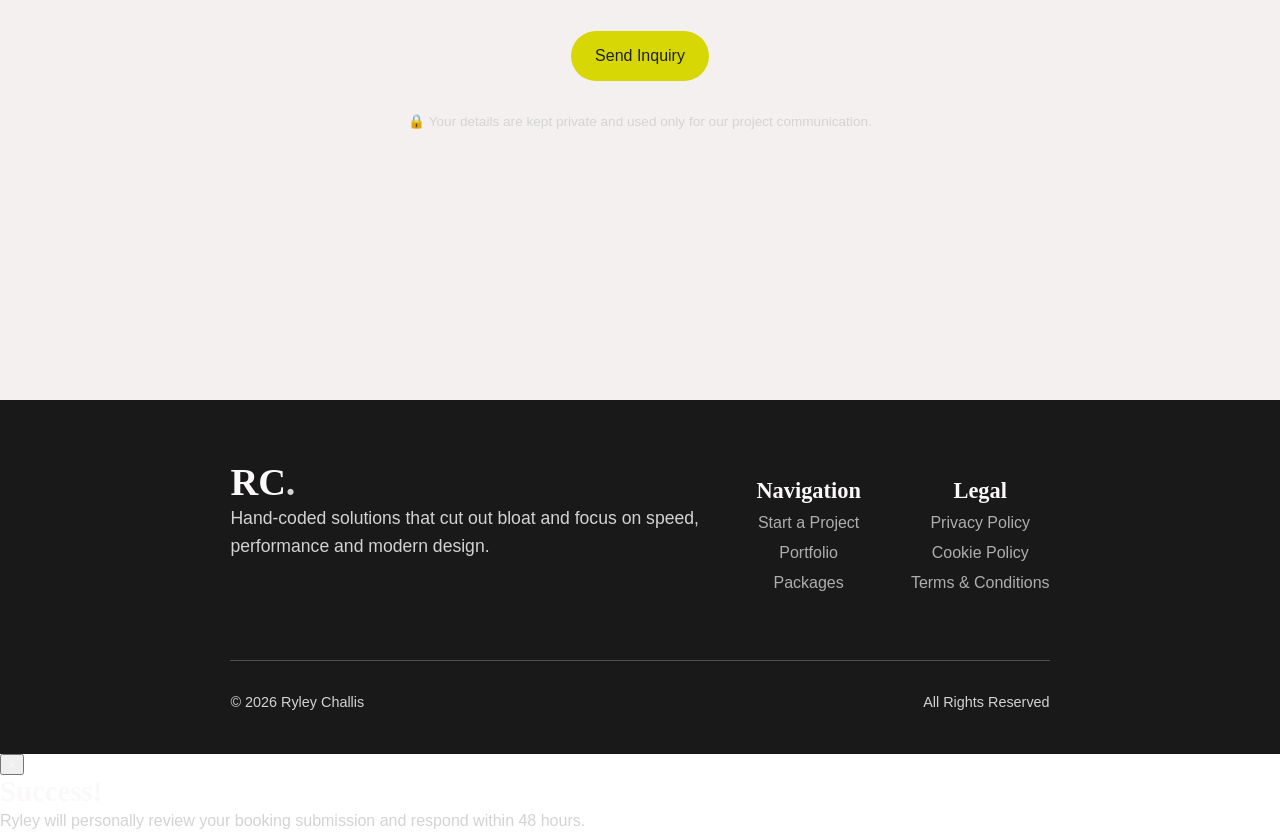
==== commit c963c91c: "Add rel="stylesheet" below existing rel="preload" attributes" ====
--- a/booking.html
+++ b/booking.html
@@ -191,6 +191,10 @@
     <link rel="preload" href="css/portfolio.css" as="style">
     <link rel="preload" href="css/nav.css" as="style">
     <link rel="preload" href="css/query.css" as="style">
+
+    <link rel="stylesheet" href="css/portfolio.css">
+    <link rel="stylesheet" href="css/nav.css">
+    <link rel="stylesheet" href="css/query.css">
 </head>
 <body>
     <button class="togglebtn" id="toggle-btn" aria-label="Toggle dark mode" onclick="toggleTheme()">
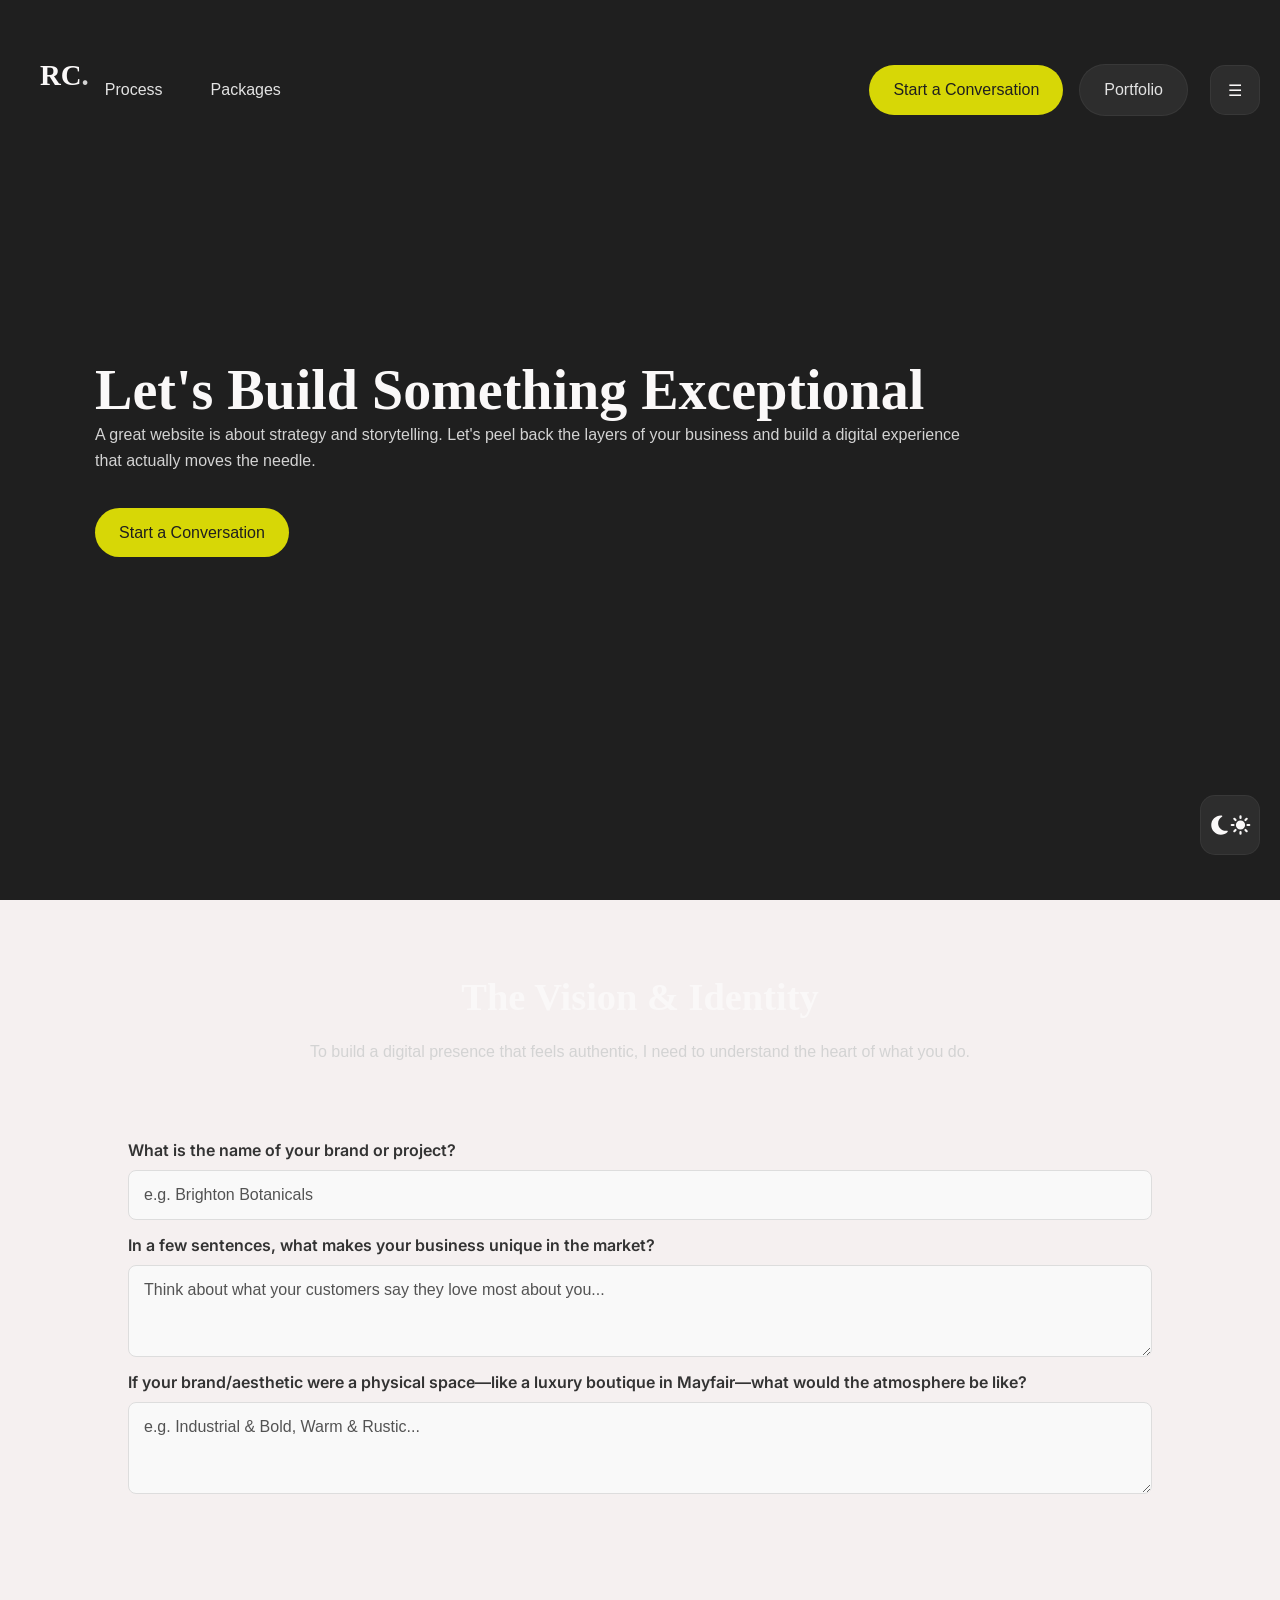
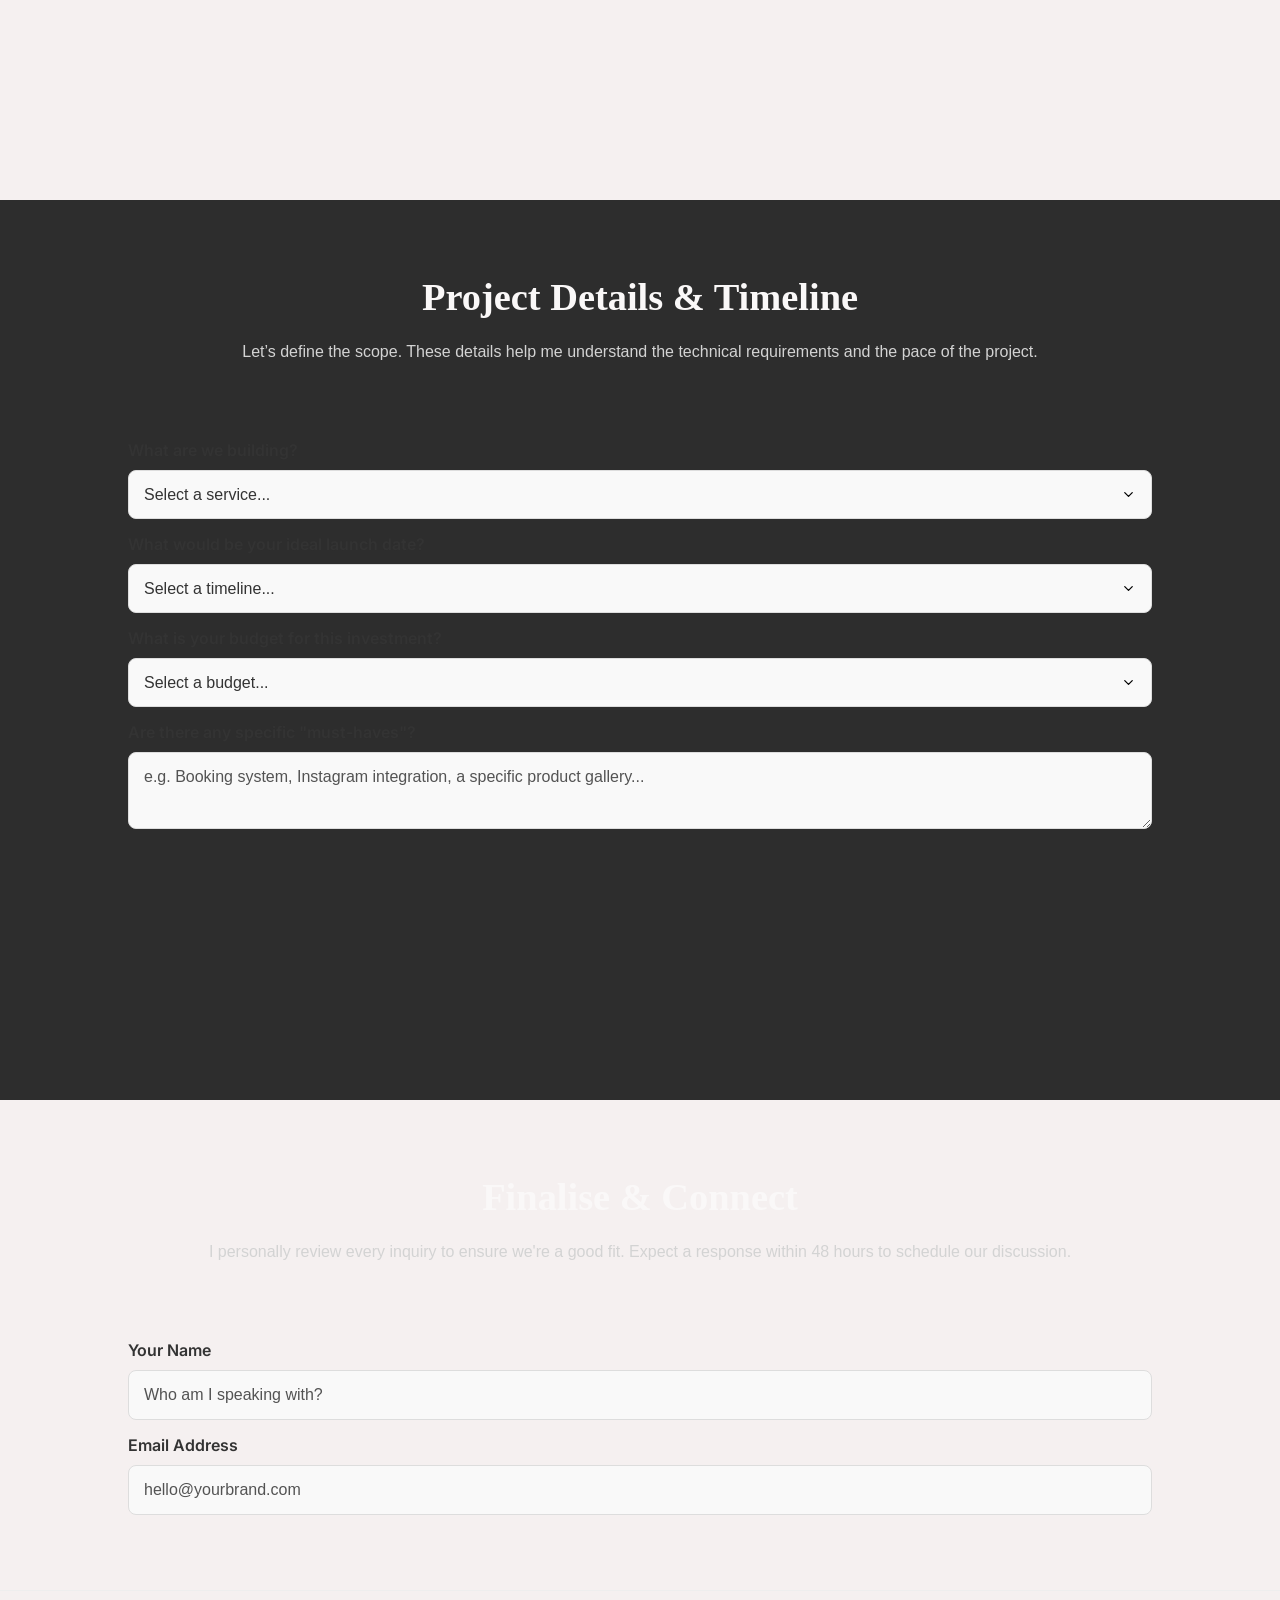
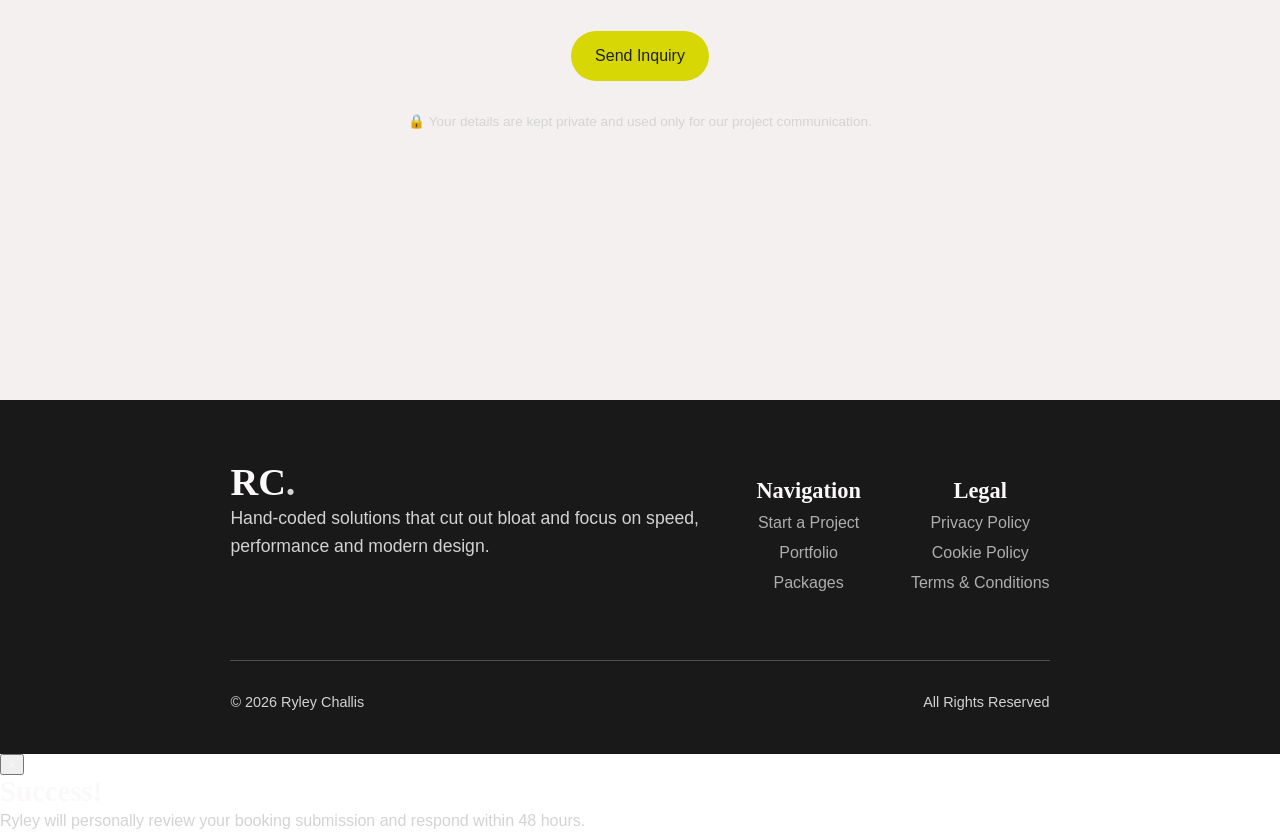
==== commit f81ca818: "Replace toggle button icons with SVGs" ====
--- a/booking.html
+++ b/booking.html
@@ -24,26 +24,12 @@
     <meta property="twitter:image" content="https://ryleychallis.github.io/css/Portfolio/assets/opengraph.webp">
 
     <link rel="icon" type="image/x-icon" href="css/assets/favicon.svg">
+    <link rel="preload" href="css/assets/fraunces-700.woff2" as="font" type="font/woff2" crossorigin>
+
     <link 
-        rel="preload" 
-        href="https://cdnjs.cloudflare.com/ajax/libs/font-awesome/6.5.1/webfonts/fa-solid-900.woff2" 
-        as="font" 
-        type="font/woff2" 
-        crossorigin
+        rel="stylesheet" 
+        href="https://cdnjs.cloudflare.com/ajax/libs/font-awesome/6.5.1/css/all.min.css"
     >
-
-    <link 
-    rel="stylesheet" 
-    href="https://cdnjs.cloudflare.com/ajax/libs/font-awesome/6.5.1/css/all.min.css"
-    >
-
-    <script type="text/javascript">
-        (function(c,l,a,r,i,t,y){
-            c[a]=c[a]||function(){(c[a].q=c[a].q||[]).push(arguments)};
-            t=l.createElement(r);t.async=1;t.src="https://www.clarity.ms/tag/"+i;
-            y=l.getElementsByTagName(r)[0];y.parentNode.insertBefore(t,y);
-        })(window, document, "clarity", "script", "y6cai0gj5p");
-    </script>
 
     <script type="application/ld+json">
         {
@@ -197,8 +183,15 @@
     <link rel="stylesheet" href="css/query.css">
 </head>
 <body>
-    <button class="togglebtn" id="toggle-btn" aria-label="Toggle dark mode" onclick="toggleTheme()">
-        <i class="fa-solid fa-moon"></i>
+    <button class="togglebtn" id="toggle-btn" aria-label="Toggle dark mode">
+        <svg class="moon-icon" xmlns="http://www.w3.org/2000/svg" viewBox="0 0 384 512" width="16" height="16" fill="currentColor">
+            <path d="M223.5 32C100 32 0 132 0 255.5S100 480 223.5 480c60.6 0 115.5-24.2 155.8-63.4c5-4.9 6.3-12.5 3.1-18.7s-10.1-9.7-17-8.5c-9.8 1.7-19.8 2.6-30.1 2.6c-96.9 0-175.5-78.8-175.5-176c0-65.8 36-123.1 89.3-153.3c6.1-3.5 9.2-10.5 7.7-17.3s-7.3-11.9-14.3-12.5c-6.3-.5-12.6-.8-19-.8z"/>
+        </svg>
+
+        <svg class="sun-icon" xmlns="http://www.w3.org/2000/svg" viewBox="0 0 24 24" width="16" height="16" fill="none" stroke="currentColor" stroke-width="2.5" stroke-linecap="round" stroke-linejoin="round">
+            <circle cx="12" cy="12" r="4" fill="currentColor"></circle>
+            <path d="M12 2v2M12 20v2M4.93 4.93l1.41 1.41M17.66 17.66l1.41 1.41M2 12h2M20 12h2M6.34 17.66l-1.41 1.41M19.07 4.93l-1.41 1.41"></path>
+        </svg>
     </button>
     <div id="sidebarOverlay" onclick="toggleNav(false)"></div>
     <header>
--- a/css/nav.css
+++ b/css/nav.css
@@ -247,4 +247,10 @@
     display: inline-flex;
     align-items: center;
     justify-content: center;
+}
+
+.moon-icon,
+.sun-icon {
+  width: 22px;
+  height: 22px;
 }
--- a/css/nav.css
+++ b/css/nav.css
@@ -247,4 +247,10 @@
     display: inline-flex;
     align-items: center;
     justify-content: center;
+}
+
+.moon-icon,
+.sun-icon {
+  width: 22px;
+  height: 22px;
 }
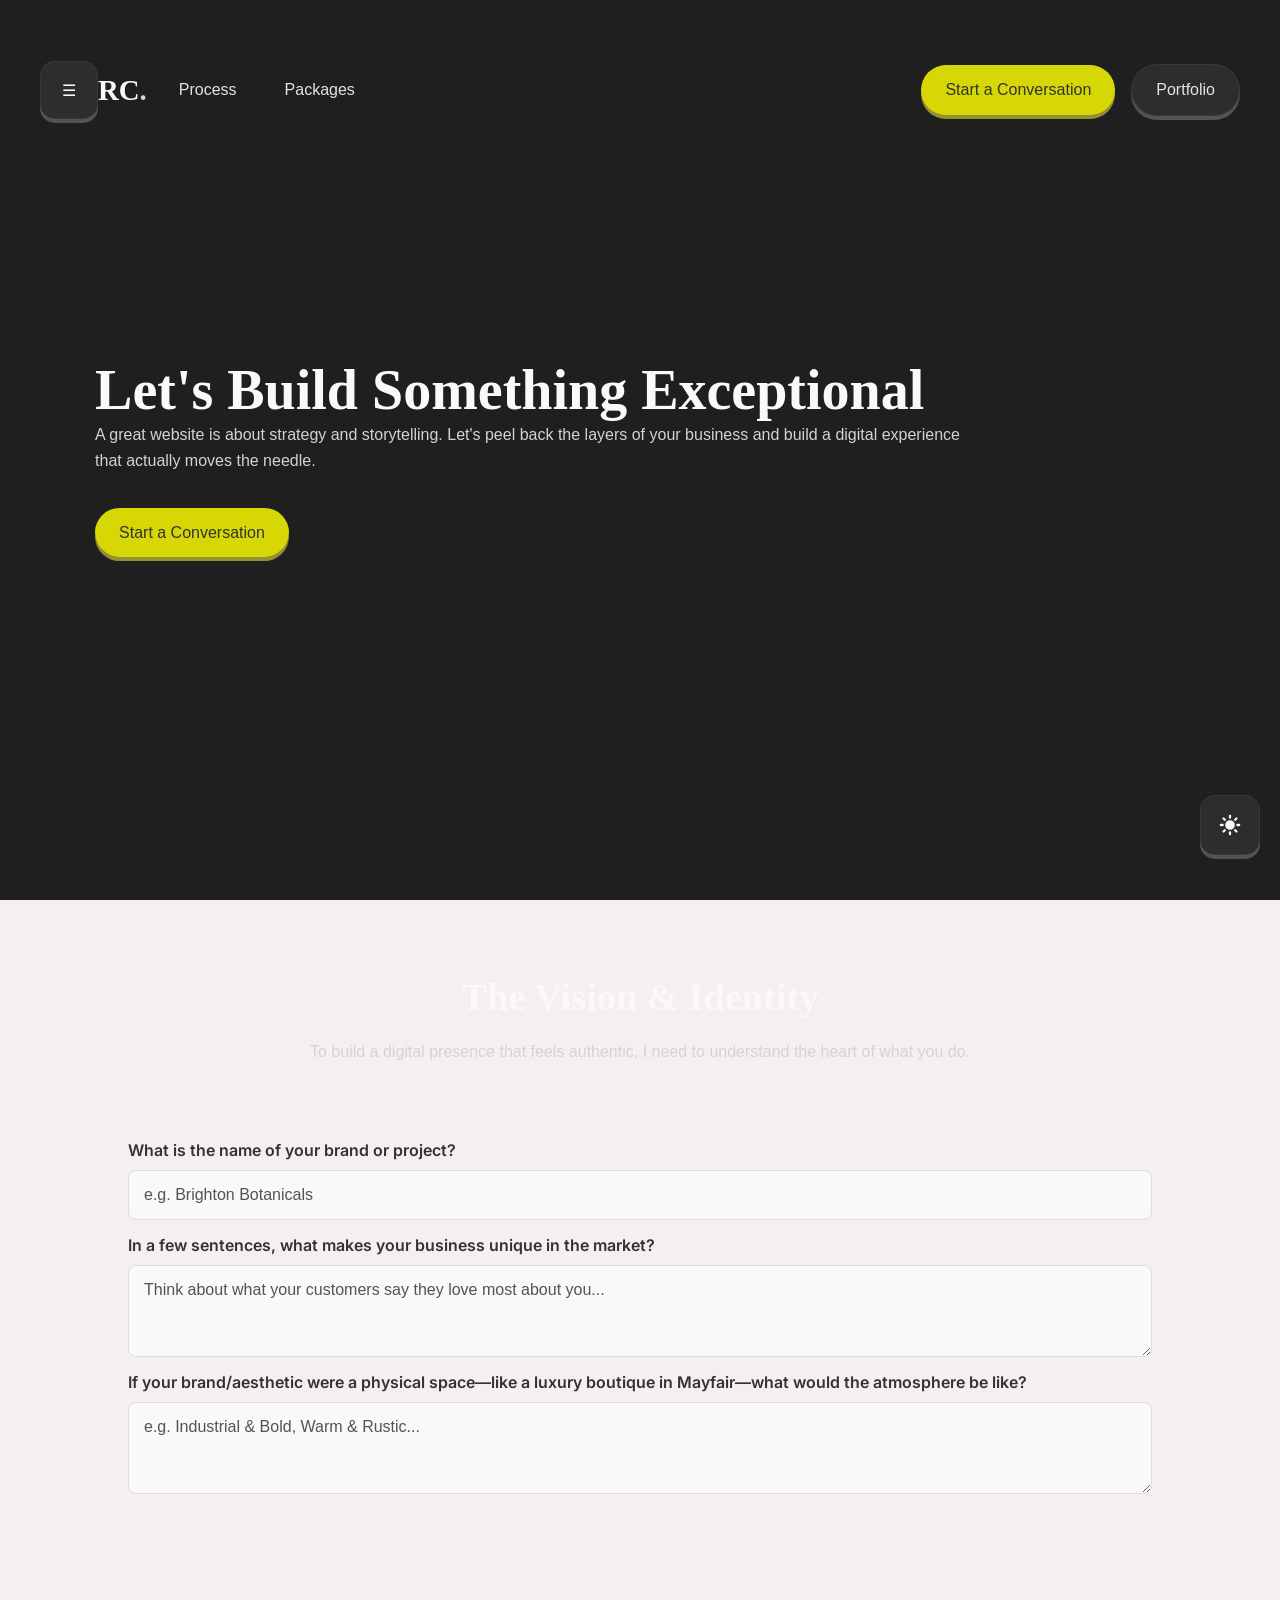
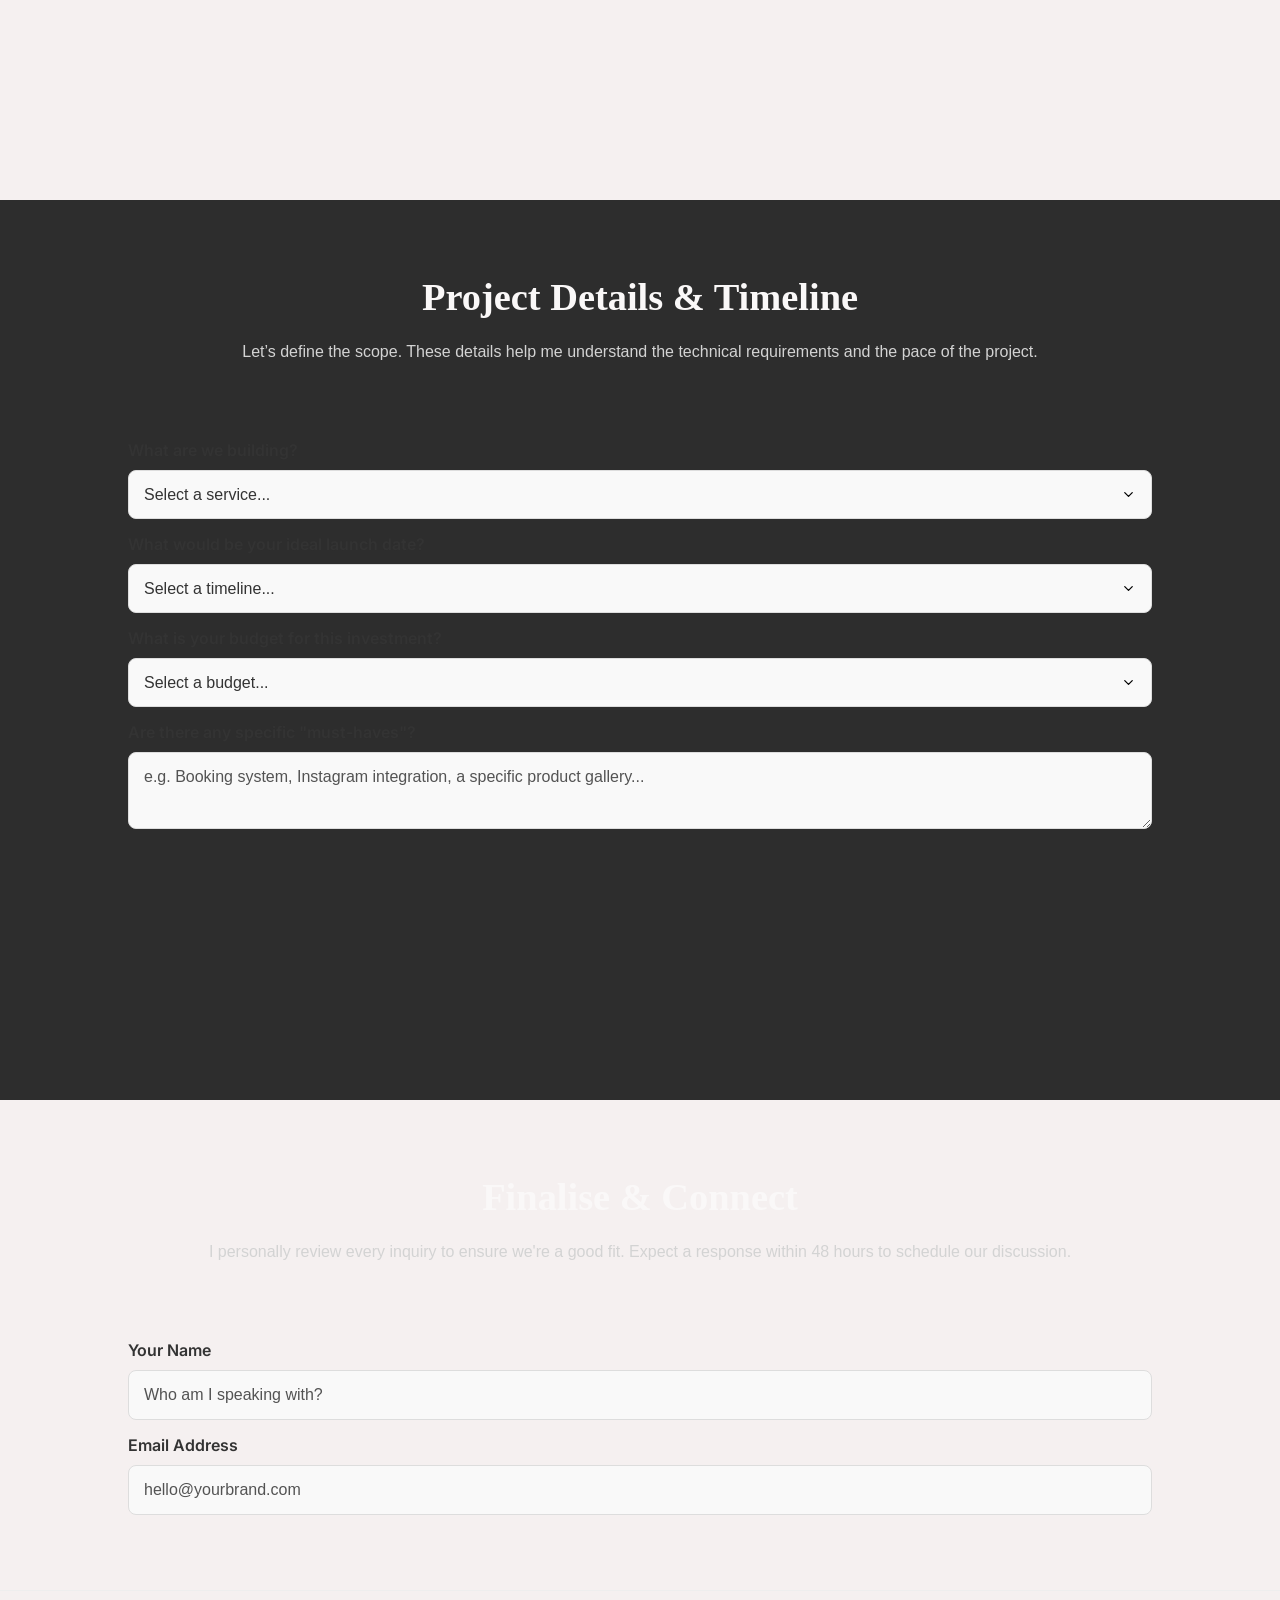
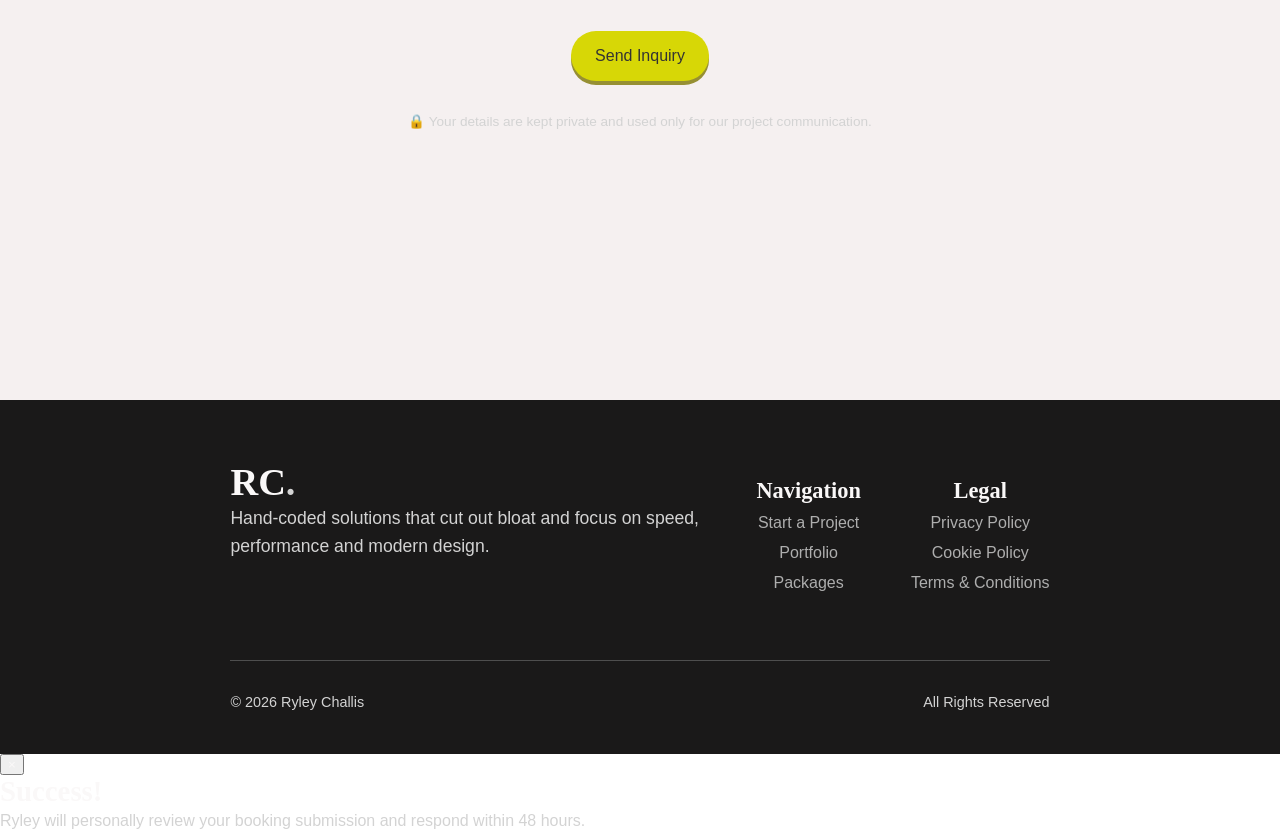
==== commit 6caf9eef: "Update inline button styling across pages" ====
--- a/booking.html
+++ b/booking.html
@@ -84,20 +84,22 @@
             display: none;
         }
     </style>
-    <style>
+    <style> /* button css */
         .btn-primary {
             background-color: var(--main-yellow);
+            box-shadow: 0px 4px 0px var(--header-main);
             color: var(--header-main);
             padding: 16px 24px !important;
 
-            border: 1.8px solid #8c7d0c;
+            border: 1.8px solid var(--header-main);
             border-radius: 50px;
             text-decoration: none;
 
-            font-size: var(--fs-p);
+            font-size: var(--fs-btn);
             font-family: var(--ff-body);
 
-            transition: all 0.3s ease;
+            transition: box-shadow 0.3s ease, filter 0.3s ease;
+
             cursor: pointer;
             white-space: nowrap !important;
             text-align: center;
@@ -105,11 +107,12 @@
         }
 
         nav .btn-primary:hover {
-            box-shadow: 0 5px 0 0 #775702;
+            box-shadow: 0 8px 0 var(--header-main);
         }
 
         .btn-primary:hover {
             filter: brightness(90%);
+            box-shadow: 0 4px 0 var(--header-main);
         }
 
         .package-actions .btn-primary {
@@ -123,17 +126,18 @@
             cursor: pointer;
         }
 
-        .package-card .btn-primary:hover {
-            filter: brightness(90%);
-        }
-
         #packages .learn-more-btn {
             width: fit-content;
-            margin: 0 auto;
+            margin: 75px auto 0 auto;
+            user-select: none;
         }
 
         #about .btn-primary {
             margin: 75px 0;
+        }
+
+        #process .btn-primary {
+            margin: 25px auto 75px auto;
         }
 
         .nav-links-second .btn-secondary {
@@ -141,8 +145,10 @@
             overflow: hidden;
             align-items: flex-start;
         
+            box-shadow: 0px 4px 0px var(--header-main);
             background-color: var(--main-white);
             color: var(--text-main);
+            user-select: none;
             
             padding: 16px 24px !important;
             border: 1.8px solid var(--text-main);
@@ -150,24 +156,25 @@
             font-size: var(--fs-p);
             
             text-decoration: none;
-            transition: all 0.3s ease;
-            margin: 0 !important;
+            transition: box-shadow 0.3s ease, filter 0.3s ease;
+            margin: 0;
         }
 
         .nav-links-second .btn-secondary:hover {
-            box-shadow: 0 5px 0 0 #555;
-            filter: brightness(95%) !important;
-        }
-
-        .btn-secondary {
+            box-shadow: 0 8px 0 var(--header-main);
+            filter: brightness(90%);
+        }
+
+        .btn-tertiary {
             background: transparent;
-            color: var(--text-main);
+            color: var(--header-main);
             font-size: var(--fs-p);
             font-family: var(--ff-body);
 
             text-decoration: none;
             transition: all 0.3s ease;
             white-space: nowrap;
+            user-select: none;
         }
 
         .btn-secondary i {
--- a/css/portfolio.css
+++ b/css/portfolio.css
@@ -5,29 +5,46 @@
     overflow-x: hidden;
 }
 
+html {
+  overflow-y: scroll;
+}
+
 body.active {
     ::selection {
-        background-color: var(--dark-ow);
+        background-color: var(--dark-yellow);
         color: var(--dark-header);
     }
     .nav-links a:not(.btn-primary, .cta-two) {
         color: #e3e3e3;
+    }
+    .btn-primary {
+        background-color: var(--dark-yellow);
+        color: var(--header-main);
+        box-shadow: 0 4px 0 #968f33;
+        border: none;
     }
     .btn-secondary {
         background-color: var(--dark-text) !important;
         color: var(--main-white);
     }
+    .btn-secondary:hover, 
+    .btn-primary:hover {
+        filter: brightness(90%);
+    }
+    .btn-primary:hover {
+        box-shadow: 0 8px 0 #968f33;
+    }
     .btn-secondary:hover {
-        filter: none;
+        box-shadow: 0 8px 0 var(--text-main);
     }
     .nav-links a:hover:not(.btn-primary) {
         background-color: var(--dark-text);
     }
-    .openbtn, .togglebtn, .btn-secondary {
+    .openbtn,
+    .togglebtn,
+    .btn-secondary {
         border: 1.8px solid rgba(255, 255, 255, 0.05);
-    }
-    .nav-links a:hover:not(.btn-primary) {
-        background-color: var(--dark-text);
+        box-shadow: 0 4px 0 var(--text-main);
     }
     #mySidebar {
         background-color: #1f1f1f;
@@ -35,6 +52,19 @@
     .sidebar-links a {
         color: var(--main-white);
     }
+    .sidebar-links a:hover, 
+    button.openbtn {
+        background-color: var(--dark-text) !important;
+    }
+    .togglebtn {
+        background-color: var(--dark-text);
+    }
+    #mySidebar {
+        background-color: #1f1f1f;
+    }
+    .sidebar-links a {
+        color: var(--main-white);
+    }
     .sidebar-links a:hover, button.openbtn {
         background-color: var(--dark-text) !important;
     }
@@ -57,20 +87,31 @@
         color: var(--main-white);
     }
     .btn-primary {
-        background-color: var(--dark-yellow);
-        color: var(--dark-header);
-        border: none;
+        box-shadow: 0 4px 0 #968f33;
     }
     .btn-primary:hover {
-        filter: brightness(80%);
+        filter: brightness(90%);
     }
     .btn-tertiary {
         color: var(--dark-ow);
     }
+    .moon-icon {
+        display: none;
+    }
+    .sun-icon {
+        display: inline-block;
+    }
 }
 
 * {
     box-sizing: border-box;
+}
+
+.moon-icon {
+  display: inline-block;
+}
+.sun-icon {
+  display: none;
 }
 
 @font-face {
--- a/css/nav.css
+++ b/css/nav.css
@@ -46,7 +46,13 @@
 
 nav .logo {
     text-decoration: none;
-    height: 7vh;
+    height: auto;
+    margin-right: 1rem;
+
+    h3 {
+        margin-bottom: 0;
+        height: 100%;
+    }
 }
 
 .nav-links {
@@ -77,7 +83,7 @@
     align-items: center;
 }
 
-.nav-links a:not(.btn-primary):hover {
+.nav-links a:not(.btn-primary, .btn-secondary):hover {
     background-color: #e7e7e7;
 }
 
@@ -92,7 +98,6 @@
     display: flex;
     gap: 1rem;
     margin-left: auto;
-    margin-right: 3.25rem;
     align-items: center;
 }
 
@@ -103,15 +108,14 @@
     background-color: var(--main-white);
     color: var(--text-main);
     border: 1.8px solid var(--text-main);
+    box-shadow: 0 4px 0 var(--header-main);
     
     width: 50px;
     height: 50px;
 
-    padding: 6px;
+    padding: 28px;
     margin: 0;
     
-    position: fixed;
-    right: 20px;
     z-index: 1000;
     border-radius: 15px;
 
@@ -123,8 +127,7 @@
 }
 
 .openbtn:hover {
-    box-shadow: 0 5px 0 0 var(--text-main);
-    filter: brightness(90%);
+    box-shadow: 0 8px 0 var(--header-main);
 }
 
 #mySidebar {
@@ -231,6 +234,7 @@
 
     background-color: var(--main-white);
     border: 1.8px solid var(--text-main);
+    box-shadow: 0px 4px 0px var(--header-main);
 
     width: 60px;
     height: 60px;
@@ -243,10 +247,14 @@
     z-index: 1000;
     border-radius: 15px;
 
-    transition: all 0.3s ease;
+    transition: box-shadow 0.3s ease;
     display: inline-flex;
     align-items: center;
     justify-content: center;
+}
+
+.togglebtn:hover {
+    box-shadow: 0 8px 0 var(--header-main);
 }
 
 .moon-icon,
--- a/css/query.css
+++ b/css/query.css
@@ -84,8 +84,11 @@
     .nav-links-second {
         gap: 10px;
     }
-    #about .row-container {
-        flex-direction: column;
+    #about .row-container, #calculator .row-container {
+        flex-direction: column;
+    }
+    #calculator div.row-container .container {
+        max-width: none;
     }
     .gallery-container {
         display: flex;
@@ -143,6 +146,10 @@
 @media (max-width: 526px) {
     #hero {
         padding-bottom: 75px;
+
+        p {
+            max-width: min(92%, 90vw);
+        }
     }
     html body main #about .about-container .about-image img {
         max-height: 200px !important;
@@ -168,7 +175,7 @@
 }
 
 @media (max-width: 451px) {
-    .nav-links-second {
+    .nav-links-second a {
         display: none;
     }
 }
--- a/css/portfolio.css
+++ b/css/portfolio.css
@@ -5,29 +5,46 @@
     overflow-x: hidden;
 }
 
+html {
+  overflow-y: scroll;
+}
+
 body.active {
     ::selection {
-        background-color: var(--dark-ow);
+        background-color: var(--dark-yellow);
         color: var(--dark-header);
     }
     .nav-links a:not(.btn-primary, .cta-two) {
         color: #e3e3e3;
+    }
+    .btn-primary {
+        background-color: var(--dark-yellow);
+        color: var(--header-main);
+        box-shadow: 0 4px 0 #968f33;
+        border: none;
     }
     .btn-secondary {
         background-color: var(--dark-text) !important;
         color: var(--main-white);
     }
+    .btn-secondary:hover, 
+    .btn-primary:hover {
+        filter: brightness(90%);
+    }
+    .btn-primary:hover {
+        box-shadow: 0 8px 0 #968f33;
+    }
     .btn-secondary:hover {
-        filter: none;
+        box-shadow: 0 8px 0 var(--text-main);
     }
     .nav-links a:hover:not(.btn-primary) {
         background-color: var(--dark-text);
     }
-    .openbtn, .togglebtn, .btn-secondary {
+    .openbtn,
+    .togglebtn,
+    .btn-secondary {
         border: 1.8px solid rgba(255, 255, 255, 0.05);
-    }
-    .nav-links a:hover:not(.btn-primary) {
-        background-color: var(--dark-text);
+        box-shadow: 0 4px 0 var(--text-main);
     }
     #mySidebar {
         background-color: #1f1f1f;
@@ -35,6 +52,19 @@
     .sidebar-links a {
         color: var(--main-white);
     }
+    .sidebar-links a:hover, 
+    button.openbtn {
+        background-color: var(--dark-text) !important;
+    }
+    .togglebtn {
+        background-color: var(--dark-text);
+    }
+    #mySidebar {
+        background-color: #1f1f1f;
+    }
+    .sidebar-links a {
+        color: var(--main-white);
+    }
     .sidebar-links a:hover, button.openbtn {
         background-color: var(--dark-text) !important;
     }
@@ -57,20 +87,31 @@
         color: var(--main-white);
     }
     .btn-primary {
-        background-color: var(--dark-yellow);
-        color: var(--dark-header);
-        border: none;
+        box-shadow: 0 4px 0 #968f33;
     }
     .btn-primary:hover {
-        filter: brightness(80%);
+        filter: brightness(90%);
     }
     .btn-tertiary {
         color: var(--dark-ow);
     }
+    .moon-icon {
+        display: none;
+    }
+    .sun-icon {
+        display: inline-block;
+    }
 }
 
 * {
     box-sizing: border-box;
+}
+
+.moon-icon {
+  display: inline-block;
+}
+.sun-icon {
+  display: none;
 }
 
 @font-face {
--- a/css/nav.css
+++ b/css/nav.css
@@ -46,7 +46,13 @@
 
 nav .logo {
     text-decoration: none;
-    height: 7vh;
+    height: auto;
+    margin-right: 1rem;
+
+    h3 {
+        margin-bottom: 0;
+        height: 100%;
+    }
 }
 
 .nav-links {
@@ -77,7 +83,7 @@
     align-items: center;
 }
 
-.nav-links a:not(.btn-primary):hover {
+.nav-links a:not(.btn-primary, .btn-secondary):hover {
     background-color: #e7e7e7;
 }
 
@@ -92,7 +98,6 @@
     display: flex;
     gap: 1rem;
     margin-left: auto;
-    margin-right: 3.25rem;
     align-items: center;
 }
 
@@ -103,15 +108,14 @@
     background-color: var(--main-white);
     color: var(--text-main);
     border: 1.8px solid var(--text-main);
+    box-shadow: 0 4px 0 var(--header-main);
     
     width: 50px;
     height: 50px;
 
-    padding: 6px;
+    padding: 28px;
     margin: 0;
     
-    position: fixed;
-    right: 20px;
     z-index: 1000;
     border-radius: 15px;
 
@@ -123,8 +127,7 @@
 }
 
 .openbtn:hover {
-    box-shadow: 0 5px 0 0 var(--text-main);
-    filter: brightness(90%);
+    box-shadow: 0 8px 0 var(--header-main);
 }
 
 #mySidebar {
@@ -231,6 +234,7 @@
 
     background-color: var(--main-white);
     border: 1.8px solid var(--text-main);
+    box-shadow: 0px 4px 0px var(--header-main);
 
     width: 60px;
     height: 60px;
@@ -243,10 +247,14 @@
     z-index: 1000;
     border-radius: 15px;
 
-    transition: all 0.3s ease;
+    transition: box-shadow 0.3s ease;
     display: inline-flex;
     align-items: center;
     justify-content: center;
+}
+
+.togglebtn:hover {
+    box-shadow: 0 8px 0 var(--header-main);
 }
 
 .moon-icon,
--- a/css/query.css
+++ b/css/query.css
@@ -84,8 +84,11 @@
     .nav-links-second {
         gap: 10px;
     }
-    #about .row-container {
-        flex-direction: column;
+    #about .row-container, #calculator .row-container {
+        flex-direction: column;
+    }
+    #calculator div.row-container .container {
+        max-width: none;
     }
     .gallery-container {
         display: flex;
@@ -143,6 +146,10 @@
 @media (max-width: 526px) {
     #hero {
         padding-bottom: 75px;
+
+        p {
+            max-width: min(92%, 90vw);
+        }
     }
     html body main #about .about-container .about-image img {
         max-height: 200px !important;
@@ -168,7 +175,7 @@
 }
 
 @media (max-width: 451px) {
-    .nav-links-second {
+    .nav-links-second a {
         display: none;
     }
 }
